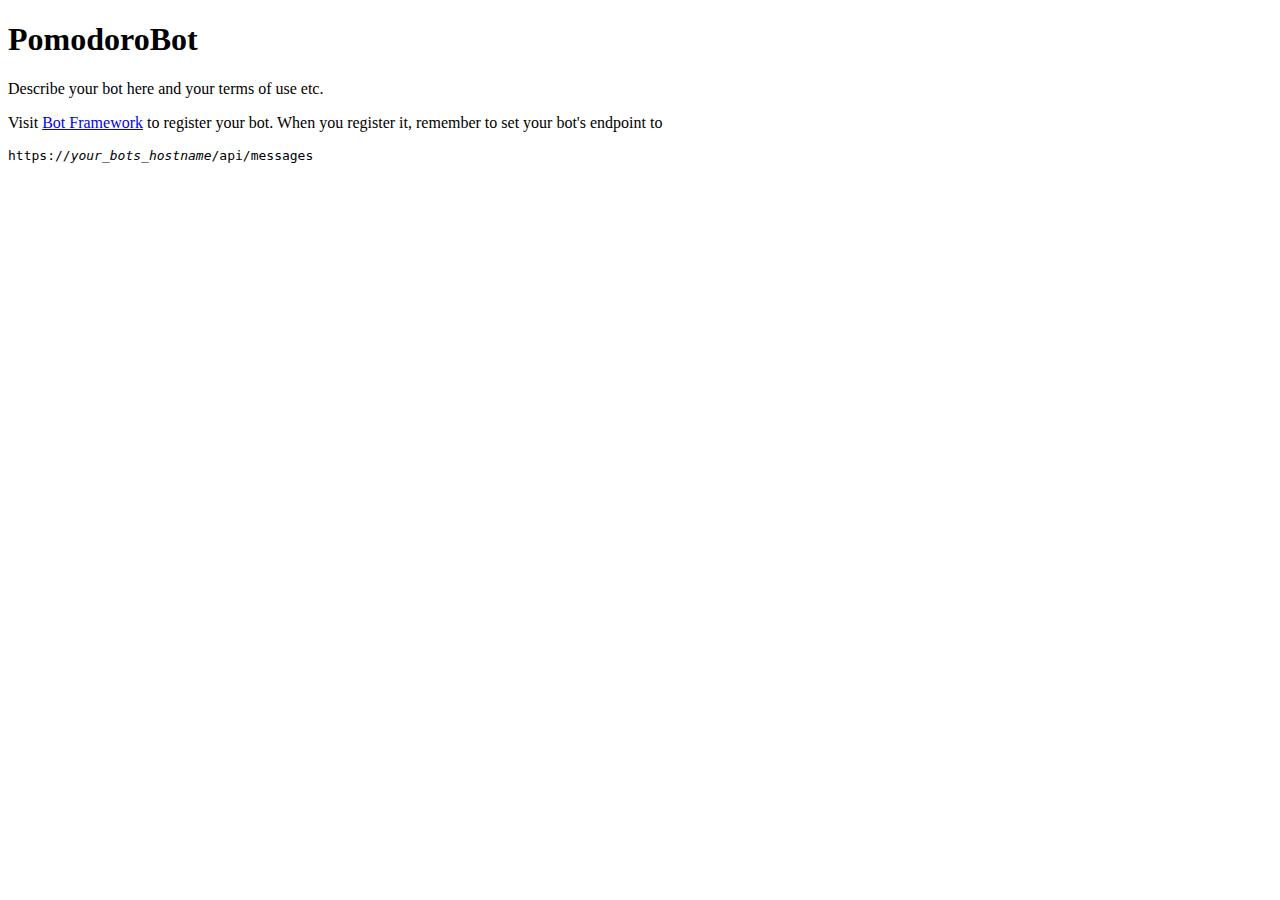
==== PomodoroBot/default.htm @ 7615aea0 "プロジェクト ファイルを追加します。" ====
﻿<!DOCTYPE html>
<html>
<head>
    <title></title>
    <meta charset="utf-8" />
</head>
<body style="font-family:'Segoe UI'">
    <h1>PomodoroBot</h1>
    <p>Describe your bot here and your terms of use etc.</p>
    <p>Visit <a href="https://www.botframework.com/">Bot Framework</a> to register your bot. When you register it, remember to set your bot's endpoint to <pre>https://<i>your_bots_hostname</i>/api/messages</p>
</body>
</html>
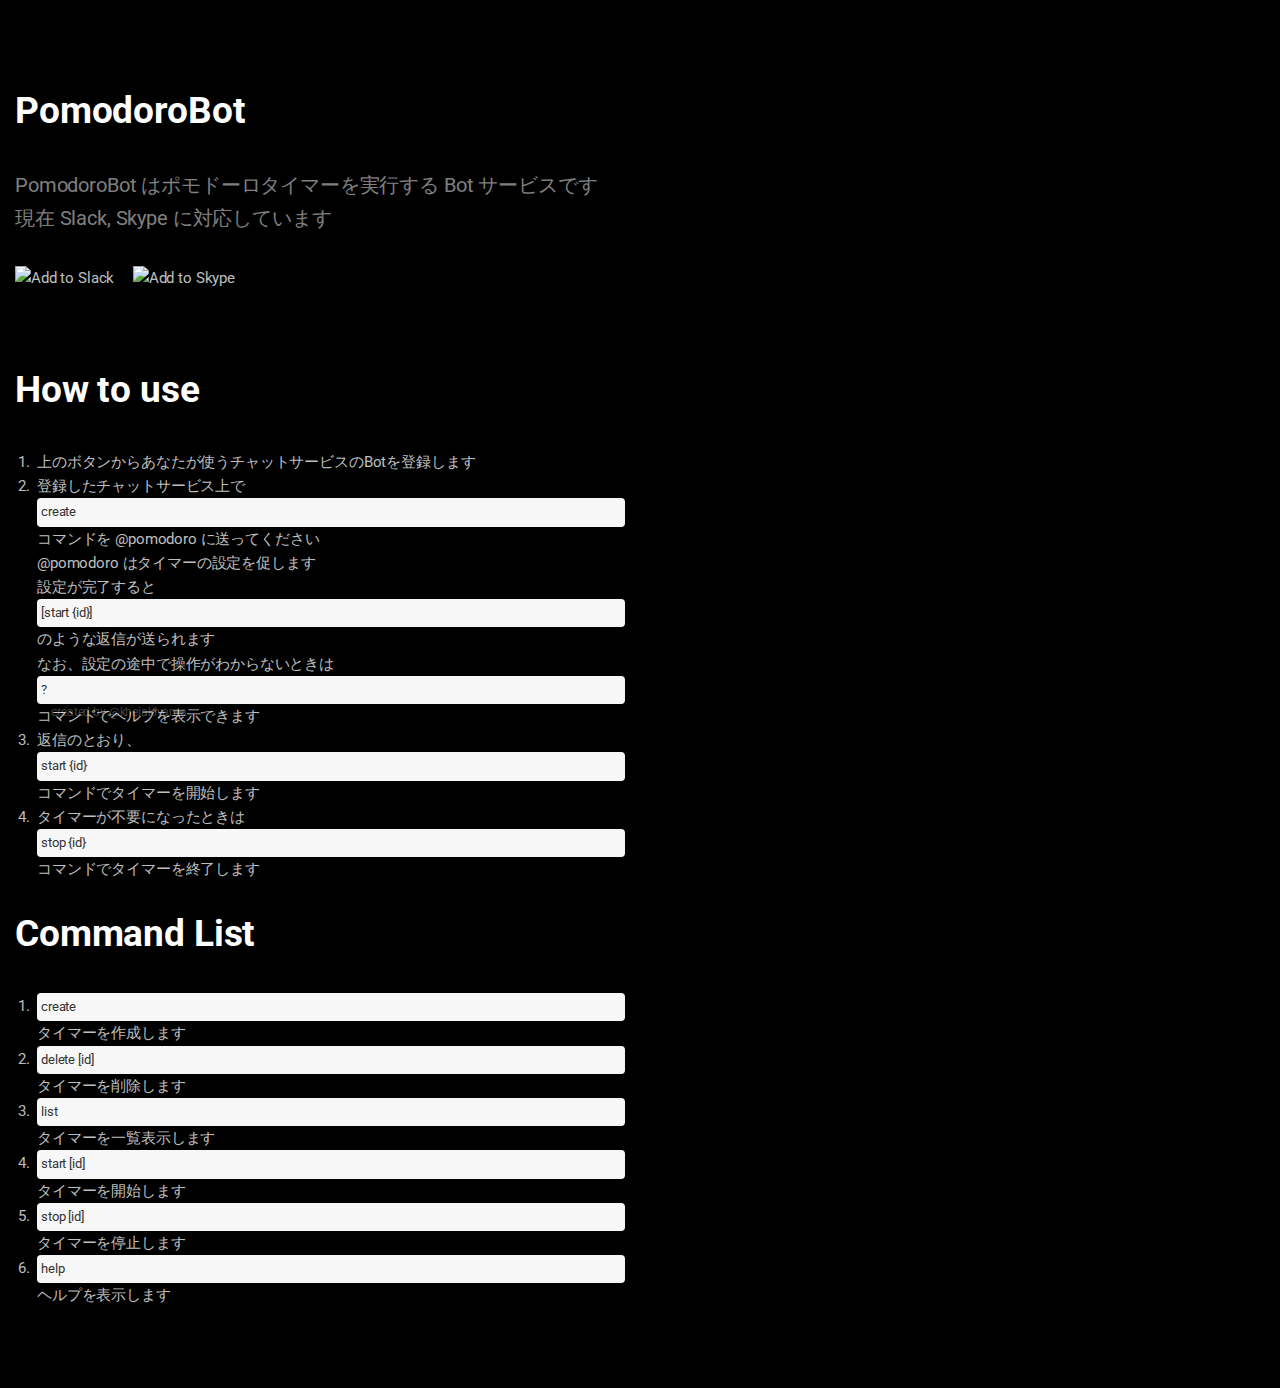
==== commit 92bf4165: "説明ページを最低限で作成" ====
--- a/PomodoroBot/default.htm
+++ b/PomodoroBot/default.htm
@@ -1,12 +1,86 @@
-﻿<!DOCTYPE html>
+﻿<!DOCTYPE HTML>
 <html>
-<head>
-    <title></title>
-    <meta charset="utf-8" />
-</head>
-<body style="font-family:'Segoe UI'">
-    <h1>PomodoroBot</h1>
-    <p>Describe your bot here and your terms of use etc.</p>
-    <p>Visit <a href="https://www.botframework.com/">Bot Framework</a> to register your bot. When you register it, remember to set your bot's endpoint to <pre>https://<i>your_bots_hostname</i>/api/messages</p>
-</body>
-</html>
+    <head>
+        <title>Chat Bridge</title>
+        <meta charset="utf-8" />
+        <meta name="viewport" content="width=device-width, initial-scale=1, user-scalable=no" />
+        <!--[if lte IE 8]><script src="assets/js/ie/html5shiv.js"></script><![endif]-->
+        <link rel="stylesheet" href="https://maxcdn.bootstrapcdn.com/bootstrap/3.3.6/css/bootstrap.min.css" />
+        <link rel="stylesheet" href="assets/css/main.css" />
+        <!--[if lte IE 8]><link rel="stylesheet" href="assets/css/ie8.css" /><![endif]-->
+        <!--[if lte IE 9]><link rel="stylesheet" href="assets/css/ie9.css" /><![endif]-->
+    </head>
+    <body class="container-fluid">
+        <section class="row">
+            <section class="col-md-6">
+                <header id="header">
+                    <h1>PomodoroBot</h1>
+                    <p>
+                        PomodoroBot はポモドーロタイマーを実行する Bot サービスです<br />
+                        現在 Slack, Skype に対応しています
+                    </p>
+                </header>
+                <ul class="icons">
+                    <li><a href="https://slack.com/oauth/authorize?scope=incoming-webhook,bot&client_id=11135465285.38793416167"><img id="slack_button" alt="Add to Slack" height="40" width="139" src="https://platform.slack-edge.com/img/add_to_slack.png" srcset="https://platform.slack-edge.com/img/add_to_slack.png 1x, https://platform.slack-edge.com/img/add_to_slack@2x.png 2x" /></a></li>
+                    <li><a href="https://join.skype.com/bot/8885f71b-06c6-40ee-bc59-6ccdcfa93bd6" target="_blank"><img id="skype_button" alt="Add to Skype" src="https://dev.botframework.com/Client/Images/Add-To-Skype-Buttons.png"></a></li>
+                </ul>
+                <br />
+                <br />
+            </section>
+        </section>
+        <section class="row">
+            <section class="col-md-6">
+                <h1>How to use</h1>
+                <ol>
+                    <li>
+                        上のボタンからあなたが使うチャットサービスのBotを登録します<br />
+                    </li>
+                    <li>
+                        登録したチャットサービス上で <pre>create</pre> コマンドを @pomodoro に送ってください<br />
+                        @pomodoro はタイマーの設定を促します<br />
+                        設定が完了すると<pre>[start {id}]</pre>のような返信が送られます<br />
+                        なお、設定の途中で操作がわからないときは <pre>?</pre> コマンドでヘルプを表示できます<br />
+                    </li>
+                    <li>
+                        返信のとおり、<pre>start {id}</pre>コマンドでタイマーを開始します<br />
+                    </li>
+                    <li>
+                        タイマーが不要になったときは <pre>stop {id}</pre>コマンドでタイマーを終了します<br />
+                    </li>
+                </ol>
+            </section>
+        </section>
+        <section class="row">
+            <section class="col-md-6">
+                <h1>Command List</h1>
+                <ol>
+                    <li>
+                        <pre>create</pre>タイマーを作成します<br />
+                    </li>
+                    <li>
+                        <pre>delete [id]</pre>タイマーを削除します<br />
+                    </li>
+                    <li>
+                        <pre>list</pre>タイマーを一覧表示します<br />
+                    </li>
+                    <li>
+                        <pre>start [id]</pre>タイマーを開始します<br />
+                    </li>
+                    <li>
+                        <pre>stop [id]</pre>タイマーを停止します<br />
+                    </li>
+                    <li>
+                        <pre>help</pre>ヘルプを表示します<br />
+                    </li>
+                </ol>
+            </section>
+        </section>
+        <footer id="footer">
+            <ul class="copyright">
+                <li>created by <a href="https://twitter.com/kheiakiyama" target="_blank">@kheiakiyama</a></li>
+            </ul>
+        </footer>
+        <!--[if lte IE 8]><script src="assets/js/ie/respond.min.js"></script><![endif]-->
+        <script src="assets/js/main.js"></script>
+    </body>
+</html>--- a/PomodoroBot/assets/css/main.css
+++ b/PomodoroBot/assets/css/main.css
@@ -0,0 +1,1047 @@
+@import url(font-awesome.min.css);
+@import url("http://fonts.googleapis.com/css?family=Roboto:400,700");
+
+/*
+	Eventually by HTML5 UP
+	html5up.net | @n33co
+	Free for personal and commercial use under the CCA 3.0 license (html5up.net/license)
+*/
+
+/* Reset */
+
+	html, body, div, span, applet, object, iframe, h1, h2, h3, h4, h5, h6, p, blockquote, pre, a, abbr, acronym, address, big, cite, code, del, dfn, em, img, ins, kbd, q, s, samp, small, strike, strong, sub, sup, tt, var, b, u, i, center, dl, dt, dd, ol, ul, li, fieldset, form, label, legend, table, caption, tbody, tfoot, thead, tr, th, td, article, aside, canvas, details, embed, figure, figcaption, footer, header, hgroup, menu, nav, output, ruby, section, summary, time, mark, audio, video {
+		margin: 0;
+		padding: 0;
+		border: 0;
+		font-size: 100%;
+		font: inherit;
+		vertical-align: baseline;
+	}
+
+	article, aside, details, figcaption, figure, footer, header, hgroup, menu, nav, section {
+		display: block;
+	}
+
+	body {
+		line-height: 1;
+	}
+
+	ol, ul {
+		list-style: none;
+	}
+
+	blockquote, q {
+		quotes: none;
+	}
+
+	blockquote:before, blockquote:after, q:before, q:after {
+		content: '';
+		content: none;
+	}
+
+	table {
+		border-collapse: collapse;
+		border-spacing: 0;
+	}
+
+	body {
+		-webkit-text-size-adjust: none;
+	}
+
+/* Box Model */
+
+	*, *:before, *:after {
+		-moz-box-sizing: border-box;
+		-webkit-box-sizing: border-box;
+		box-sizing: border-box;
+	}
+
+/* Basic */
+
+	@-ms-viewport {
+		width: device-width;
+	}
+
+	body {
+		-ms-overflow-style: scrollbar;
+	}
+
+	@media screen and (max-width: 480px) {
+
+		html, body {
+			min-width: 320px;
+		}
+
+	}
+
+	html, body {
+		overflow-x: hidden;
+		width: 100%;
+	}
+
+		@media screen and (max-height: 640px) {
+
+			html, body {
+				height: auto;
+				min-height: 100%;
+			}
+
+		}
+
+	body {
+		display: -moz-flex;
+		display: -webkit-flex;
+		display: -ms-flex;
+		display: flex;
+		-moz-flex-direction: column;
+		-webkit-flex-direction: column;
+		-ms-flex-direction: column;
+		flex-direction: column;
+		-moz-justify-content: center;
+		-webkit-justify-content: center;
+		-ms-justify-content: center;
+		justify-content: center;
+		background-color: #000;
+	}
+
+		body > * {
+			position: relative;
+			z-index: 2;
+		}
+
+		body.is-loading *, body.is-loading *:before, body.is-loading *:after {
+			-moz-animation: none !important;
+			-webkit-animation: none !important;
+			-ms-animation: none !important;
+			animation: none !important;
+			-moz-transition: none !important;
+			-webkit-transition: none !important;
+			-ms-transition: none !important;
+			transition: none !important;
+		}
+
+		@media screen and (max-width: 1680px) {
+
+			body {
+				padding: 6em 3.5em 3.5em 3.5em;
+			}
+
+		}
+
+		@media screen and (max-width: 736px) {
+
+			body {
+				padding: 5em 2em 2em 2em;
+			}
+
+		}
+
+		@media screen and (max-width: 360px) {
+
+			body {
+				padding: 5em 1.25em 1.25em 1.25em;
+			}
+
+		}
+
+/* BG */
+
+	#bg {
+		-moz-transition: opacity 2s ease-in-out;
+		-webkit-transition: opacity 2s ease-in-out;
+		-ms-transition: opacity 2s ease-in-out;
+		transition: opacity 2s ease-in-out;
+		height: 100%;
+		left: 0;
+		opacity: 0.25;
+		position: fixed;
+		top: 0;
+		width: 100%;
+		z-index: 1;
+	}
+
+		#bg div {
+			-moz-transition: opacity 3s ease, visibility 3s;
+			-webkit-transition: opacity 3s ease, visibility 3s;
+			-ms-transition: opacity 3s ease, visibility 3s;
+			transition: opacity 3s ease, visibility 3s;
+			background-size: cover;
+			height: 100%;
+			left: 0;
+			opacity: 0;
+			position: absolute;
+			top: 0;
+			visibility: hidden;
+			width: 150%;
+		}
+
+			#bg div.visible {
+				-moz-animation: bg 45s linear infinite;
+				-webkit-animation: bg 45s linear infinite;
+				-ms-animation: bg 45s linear infinite;
+				animation: bg 45s linear infinite;
+				opacity: 1;
+				visibility: visible;
+				z-index: 1;
+			}
+
+				#bg div.visible.top {
+					z-index: 2;
+				}
+
+				@media screen and (max-width: 1280px) {
+
+					#bg div.visible {
+						-moz-animation: bg 29.25s linear infinite;
+						-webkit-animation: bg 29.25s linear infinite;
+						-ms-animation: bg 29.25s linear infinite;
+						animation: bg 29.25s linear infinite;
+					}
+
+				}
+
+				@media screen and (max-width: 736px) {
+
+					#bg div.visible {
+						-moz-animation: bg 18s linear infinite;
+						-webkit-animation: bg 18s linear infinite;
+						-ms-animation: bg 18s linear infinite;
+						animation: bg 18s linear infinite;
+					}
+
+				}
+
+			#bg div:only-child {
+				-moz-animation-direction: alternate !important;
+				-webkit-animation-direction: alternate !important;
+				-ms-animation-direction: alternate !important;
+				animation-direction: alternate !important;
+			}
+
+		body.is-loading #bg {
+			opacity: 0;
+		}
+
+	@-moz-keyframes bg {
+		0% {
+			-moz-transform: translateX(0);
+			-webkit-transform: translateX(0);
+			-ms-transform: translateX(0);
+			transform: translateX(0);
+		}
+
+		100% {
+			-moz-transform: translateX(-25%);
+			-webkit-transform: translateX(-25%);
+			-ms-transform: translateX(-25%);
+			transform: translateX(-25%);
+		}
+	}
+
+	@-webkit-keyframes bg {
+		0% {
+			-moz-transform: translateX(0);
+			-webkit-transform: translateX(0);
+			-ms-transform: translateX(0);
+			transform: translateX(0);
+		}
+
+		100% {
+			-moz-transform: translateX(-25%);
+			-webkit-transform: translateX(-25%);
+			-ms-transform: translateX(-25%);
+			transform: translateX(-25%);
+		}
+	}
+
+	@-ms-keyframes bg {
+		0% {
+			-moz-transform: translateX(0);
+			-webkit-transform: translateX(0);
+			-ms-transform: translateX(0);
+			transform: translateX(0);
+		}
+
+		100% {
+			-moz-transform: translateX(-25%);
+			-webkit-transform: translateX(-25%);
+			-ms-transform: translateX(-25%);
+			transform: translateX(-25%);
+		}
+	}
+
+	@keyframes bg {
+		0% {
+			-moz-transform: translateX(0);
+			-webkit-transform: translateX(0);
+			-ms-transform: translateX(0);
+			transform: translateX(0);
+		}
+
+		100% {
+			-moz-transform: translateX(-25%);
+			-webkit-transform: translateX(-25%);
+			-ms-transform: translateX(-25%);
+			transform: translateX(-25%);
+		}
+	}
+
+/* Type */
+
+	body, input, select, textarea {
+		color: rgba(255, 255, 255, 0.75);
+		font-family: "Roboto", sans-serif;
+		font-size: 16pt;
+		font-weight: 400;
+		letter-spacing: -0.01em;
+		line-height: 1.65em;
+	}
+
+		@media screen and (max-width: 1680px) {
+
+			body, input, select, textarea {
+				font-size: 12pt;
+			}
+
+		}
+
+		@media screen and (max-width: 1280px) {
+
+			body, input, select, textarea {
+				font-size: 11pt;
+			}
+
+		}
+
+		@media screen and (max-width: 980px) {
+
+			body, input, select, textarea {
+				font-size: 12pt;
+			}
+
+		}
+
+		@media screen and (max-width: 736px) {
+
+			body, input, select, textarea {
+				font-size: 12pt;
+			}
+
+		}
+
+		@media screen and (max-width: 480px) {
+
+			body, input, select, textarea {
+				font-size: 12pt;
+			}
+
+		}
+
+	a {
+		-moz-transition: border-bottom-color 0.2s ease, color 0.2s ease;
+		-webkit-transition: border-bottom-color 0.2s ease, color 0.2s ease;
+		-ms-transition: border-bottom-color 0.2s ease, color 0.2s ease;
+		transition: border-bottom-color 0.2s ease, color 0.2s ease;
+		color: #1cb495;
+		text-decoration: none;
+	}
+
+		a:hover {
+			border-bottom-color: transparent;
+			color: #1cb495 !important;
+			text-decoration: none;
+		}
+
+	strong, b {
+		color: #fff;
+		font-weight: 700;
+	}
+
+	em, i {
+		font-style: italic;
+	}
+
+	p {
+		margin: 0 0 2em 0;
+	}
+
+	h1, h2, h3, h4, h5, h6 {
+		color: #fff;
+		font-weight: 700;
+		line-height: 1em;
+		margin: 0 0 1em 0;
+	}
+
+		h1 a, h2 a, h3 a, h4 a, h5 a, h6 a {
+			color: inherit;
+			text-decoration: none;
+		}
+
+	h1 {
+		font-size: 2.5em;
+		line-height: 1.25em;
+	}
+
+	h2 {
+		font-size: 1.75em;
+		line-height: 1.5em;
+	}
+
+	h3 {
+		font-size: 1.35em;
+		line-height: 1.5em;
+	}
+
+	h4 {
+		font-size: 1.1em;
+		line-height: 1.5em;
+	}
+
+	h5 {
+		font-size: 0.9em;
+		line-height: 1.5em;
+	}
+
+	h6 {
+		font-size: 0.7em;
+		line-height: 1.5em;
+	}
+
+	sub {
+		font-size: 0.8em;
+		position: relative;
+		top: 0.5em;
+	}
+
+	sup {
+		font-size: 0.8em;
+		position: relative;
+		top: -0.5em;
+	}
+
+	blockquote {
+		border-left: solid 8px rgba(255, 255, 255, 0.35);
+		font-style: italic;
+		margin: 0 0 2em 0;
+		padding: 0.5em 0 0.5em 2em;
+	}
+
+	pre {
+        background-color: #f7f7f7;
+        color: #333;
+        padding: 2px 4px;
+        font-size: 90%;
+	}
+    
+	hr {
+		border: 0;
+		border-bottom: solid 2px rgba(255, 255, 255, 0.35);
+		margin: 2em 0;
+	}
+
+		hr.major {
+			margin: 3em 0;
+		}
+
+/* Section/Article */
+
+	section.special, article.special {
+		text-align: center;
+	}
+
+	header p {
+		color: rgba(255, 255, 255, 0.5);
+		position: relative;
+		margin: 0 0 1.5em 0;
+	}
+
+	header h2 + p {
+		font-size: 1.25em;
+		margin-top: -1em;
+		line-height: 1.5em;
+	}
+
+	header h3 + p {
+		font-size: 1.1em;
+		margin-top: -0.8em;
+		line-height: 1.5em;
+	}
+
+	header h4 + p,
+	header h5 + p,
+	header h6 + p {
+		font-size: 0.9em;
+		margin-top: -0.6em;
+		line-height: 1.5em;
+	}
+
+	@media screen and (max-width: 980px) {
+
+		header br {
+			display: none;
+		}
+
+	}
+
+	@media screen and (max-width: 736px) {
+
+		header br {
+			display: inline;
+		}
+
+	}
+
+	@media screen and (max-width: 480px) {
+
+		header br {
+			display: none;
+		}
+
+	}
+
+/* Icon */
+
+	.icon {
+		text-decoration: none;
+		border-bottom: none;
+		position: relative;
+	}
+
+		.icon:before {
+			-moz-osx-font-smoothing: grayscale;
+			-webkit-font-smoothing: antialiased;
+			font-family: FontAwesome;
+			font-style: normal;
+			font-weight: normal;
+			text-transform: none !important;
+		}
+
+		.icon > .label {
+			display: none;
+		}
+
+/* List */
+
+	ol {
+		list-style: decimal;
+		margin: 0 0 2em 0;
+		padding-left: 1.25em;
+	}
+
+		ol li {
+			padding-left: 0.25em;
+		}
+
+	ul {
+		list-style: disc;
+		margin: 0 0 2em 0;
+		padding-left: 1em;
+	}
+
+		ul li {
+			padding-left: 0.5em;
+		}
+
+		ul.icons {
+			cursor: default;
+			list-style: none;
+			padding-left: 0;
+		}
+
+			ul.icons li {
+				display: inline-block;
+				padding: 0 1em 0 0;
+			}
+
+				ul.icons li:last-child {
+					padding-right: 0;
+				}
+
+				ul.icons li .icon:before {
+					font-size: 1.25em;
+				}
+
+				ul.icons li a {
+					color: inherit;
+				}
+
+	@-moz-keyframes focus {
+		0% {
+			-moz-transform: scale(1);
+			-webkit-transform: scale(1);
+			-ms-transform: scale(1);
+			transform: scale(1);
+		}
+
+		50% {
+			-moz-transform: scale(1.025);
+			-webkit-transform: scale(1.025);
+			-ms-transform: scale(1.025);
+			transform: scale(1.025);
+		}
+
+		100% {
+			-moz-transform: scale(1);
+			-webkit-transform: scale(1);
+			-ms-transform: scale(1);
+			transform: scale(1);
+		}
+	}
+
+	@-webkit-keyframes focus {
+		0% {
+			-moz-transform: scale(1);
+			-webkit-transform: scale(1);
+			-ms-transform: scale(1);
+			transform: scale(1);
+		}
+
+		50% {
+			-moz-transform: scale(1.025);
+			-webkit-transform: scale(1.025);
+			-ms-transform: scale(1.025);
+			transform: scale(1.025);
+		}
+
+		100% {
+			-moz-transform: scale(1);
+			-webkit-transform: scale(1);
+			-ms-transform: scale(1);
+			transform: scale(1);
+		}
+	}
+
+	@-ms-keyframes focus {
+		0% {
+			-moz-transform: scale(1);
+			-webkit-transform: scale(1);
+			-ms-transform: scale(1);
+			transform: scale(1);
+		}
+
+		50% {
+			-moz-transform: scale(1.025);
+			-webkit-transform: scale(1.025);
+			-ms-transform: scale(1.025);
+			transform: scale(1.025);
+		}
+
+		100% {
+			-moz-transform: scale(1);
+			-webkit-transform: scale(1);
+			-ms-transform: scale(1);
+			transform: scale(1);
+		}
+	}
+
+	@keyframes focus {
+		0% {
+			-moz-transform: scale(1);
+			-webkit-transform: scale(1);
+			-ms-transform: scale(1);
+			transform: scale(1);
+		}
+
+		50% {
+			-moz-transform: scale(1.025);
+			-webkit-transform: scale(1.025);
+			-ms-transform: scale(1.025);
+			transform: scale(1.025);
+		}
+
+		100% {
+			-moz-transform: scale(1);
+			-webkit-transform: scale(1);
+			-ms-transform: scale(1);
+			transform: scale(1);
+		}
+	}
+
+	input[type="text"],
+	input[type="password"],
+	input[type="email"],
+	select,
+	textarea {
+		-moz-appearance: none;
+		-webkit-appearance: none;
+		-ms-appearance: none;
+		appearance: none;
+		-moz-transform: scale(1);
+		-webkit-transform: scale(1);
+		-ms-transform: scale(1);
+		transform: scale(1);
+		-moz-transition: border-color 0.2s ease, background-color 0.2s ease;
+		-webkit-transition: border-color 0.2s ease, background-color 0.2s ease;
+		-ms-transition: border-color 0.2s ease, background-color 0.2s ease;
+		transition: border-color 0.2s ease, background-color 0.2s ease;
+		background-color: transparent;
+		border-radius: 6px;
+		border: none;
+		border: solid 2px rgba(255, 255, 255, 0.35);
+		color: inherit;
+		display: block;
+		outline: 0;
+		padding: 0 1em;
+		text-decoration: none;
+		width: 100%;
+	}
+
+		input[type="text"]:invalid,
+		input[type="password"]:invalid,
+		input[type="email"]:invalid,
+		select:invalid,
+		textarea:invalid {
+			box-shadow: none;
+		}
+
+		input[type="text"]:focus,
+		input[type="password"]:focus,
+		input[type="email"]:focus,
+		select:focus,
+		textarea:focus {
+			-moz-animation: focus 0.1s;
+			-webkit-animation: focus 0.1s;
+			-ms-animation: focus 0.1s;
+			animation: focus 0.1s;
+			background-color: rgba(255, 255, 255, 0.125);
+			border-color: #1cb495;
+		}
+
+	.select-wrapper {
+		text-decoration: none;
+		display: block;
+		position: relative;
+	}
+
+		.select-wrapper:before {
+			-moz-osx-font-smoothing: grayscale;
+			-webkit-font-smoothing: antialiased;
+			font-family: FontAwesome;
+			font-style: normal;
+			font-weight: normal;
+			text-transform: none !important;
+		}
+
+		.select-wrapper:before {
+			color: rgba(255, 255, 255, 0.35);
+			content: '\f078';
+			display: block;
+			height: 2.75em;
+			line-height: 2.75em;
+			pointer-events: none;
+			position: absolute;
+			right: 0;
+			text-align: center;
+			top: 0;
+			width: 2.75em;
+		}
+
+		.select-wrapper select::-ms-expand {
+			display: none;
+		}
+
+	input[type="text"],
+	input[type="password"],
+	input[type="email"],
+	select {
+		height: 2.75em;
+	}
+
+	textarea {
+		padding: 0.75em 1em;
+	}
+
+	input[type="checkbox"],
+	input[type="radio"] {
+		-moz-appearance: none;
+		-webkit-appearance: none;
+		-ms-appearance: none;
+		appearance: none;
+		display: block;
+		float: left;
+		margin-right: -2em;
+		opacity: 0;
+		width: 1em;
+		z-index: -1;
+	}
+
+		input[type="checkbox"] + label,
+		input[type="radio"] + label {
+			text-decoration: none;
+			color: rgba(255, 255, 255, 0.75);
+			cursor: pointer;
+			display: inline-block;
+			font-size: 1em;
+			font-weight: 400;
+			padding-left: 2.4em;
+			padding-right: 0.75em;
+			position: relative;
+		}
+
+			input[type="checkbox"] + label:before,
+			input[type="radio"] + label:before {
+				-moz-osx-font-smoothing: grayscale;
+				-webkit-font-smoothing: antialiased;
+				font-family: FontAwesome;
+				font-style: normal;
+				font-weight: normal;
+				text-transform: none !important;
+			}
+
+			input[type="checkbox"] + label:before,
+			input[type="radio"] + label:before {
+				background: rgba(255, 255, 255, 0.125);
+				border-radius: 6px;
+				border: solid 2px rgba(255, 255, 255, 0.35);
+				content: '';
+				display: inline-block;
+				height: 1.65em;
+				left: 0;
+				line-height: 1.58125em;
+				position: absolute;
+				text-align: center;
+				top: 0;
+				width: 1.65em;
+			}
+
+		input[type="checkbox"]:checked + label:before,
+		input[type="radio"]:checked + label:before {
+			background: #1cb495;
+			border-color: #1cb495;
+			color: #ffffff;
+			content: '\f00c';
+		}
+
+		input[type="checkbox"]:focus + label:before,
+		input[type="radio"]:focus + label:before {
+			border-color: #1cb495;
+			box-shadow: 0 0 0 2px #1cb495;
+		}
+
+	input[type="checkbox"] + label:before {
+		border-radius: 6px;
+	}
+
+	input[type="radio"] + label:before {
+		border-radius: 100%;
+	}
+
+	::-webkit-input-placeholder {
+		color: rgba(255, 255, 255, 0.5) !important;
+		opacity: 1.0;
+	}
+
+	:-moz-placeholder {
+		color: rgba(255, 255, 255, 0.5) !important;
+		opacity: 1.0;
+	}
+
+	::-moz-placeholder {
+		color: rgba(255, 255, 255, 0.5) !important;
+		opacity: 1.0;
+	}
+
+	:-ms-input-placeholder {
+		color: rgba(255, 255, 255, 0.5) !important;
+		opacity: 1.0;
+	}
+
+	.formerize-placeholder {
+		color: rgba(255, 255, 255, 0.5) !important;
+		opacity: 1.0;
+	}
+
+/* Button */
+
+	input[type="submit"],
+	input[type="reset"],
+	input[type="button"],
+	button,
+	.button {
+		-moz-appearance: none;
+		-webkit-appearance: none;
+		-ms-appearance: none;
+		appearance: none;
+		-moz-transition: background-color 0.2s ease-in-out, color 0.2s ease-in-out, opacity 0.2s ease-in-out;
+		-webkit-transition: background-color 0.2s ease-in-out, color 0.2s ease-in-out, opacity 0.2s ease-in-out;
+		-ms-transition: background-color 0.2s ease-in-out, color 0.2s ease-in-out, opacity 0.2s ease-in-out;
+		transition: background-color 0.2s ease-in-out, color 0.2s ease-in-out, opacity 0.2s ease-in-out;
+		background-color: #1cb495;
+		border-radius: 6px;
+		border: 0;
+		color: #ffffff !important;
+		cursor: pointer;
+		display: inline-block;
+		font-weight: 700;
+		height: 2.75em;
+		line-height: 2.75em;
+		padding: 0 1.125em;
+		text-align: center;
+		text-decoration: none;
+		white-space: nowrap;
+	}
+
+		input[type="submit"]:hover,
+		input[type="reset"]:hover,
+		input[type="button"]:hover,
+		button:hover,
+		.button:hover {
+			background-color: #1fcaa7;
+		}
+
+		input[type="submit"]:active,
+		input[type="reset"]:active,
+		input[type="button"]:active,
+		button:active,
+		.button:active {
+			background-color: #199e83;
+		}
+
+		input[type="submit"].disabled, input[type="submit"]:disabled,
+		input[type="reset"].disabled,
+		input[type="reset"]:disabled,
+		input[type="button"].disabled,
+		input[type="button"]:disabled,
+		button.disabled,
+		button:disabled,
+		.button.disabled,
+		.button:disabled {
+			opacity: 0.5;
+		}
+
+		@media screen and (max-width: 480px) {
+
+			input[type="submit"],
+			input[type="reset"],
+			input[type="button"],
+			button,
+			.button {
+				padding: 0;
+			}
+
+		}
+
+/* Header */
+
+	#header p {
+		font-size: 1.35em;
+		line-height: 1.65em;
+	}
+
+	#header a {
+		color: inherit;
+	}
+
+	@media screen and (max-width: 736px) {
+
+		#header h1 {
+			font-size: 2em;
+		}
+
+		#header p {
+			font-size: 1em;
+		}
+
+	}
+
+	@media screen and (max-width: 480px) {
+
+		#header {
+			margin: 0 0 1em 0;
+		}
+
+	}
+
+/* Footer */
+
+	#footer {
+		-moz-transition: opacity 0.5s ease-in-out;
+		-webkit-transition: opacity 0.5s ease-in-out;
+		-ms-transition: opacity 0.5s ease-in-out;
+		transition: opacity 0.5s ease-in-out;
+		color: rgba(255, 255, 255, 0.5);
+		left: 4em;
+		opacity: 0.5;
+		position: absolute;
+	}
+
+		#footer .icons {
+			margin: 0 0 0.5em 0;
+		}
+
+		#footer .copyright {
+			font-size: 0.8em;
+			list-style: none;
+			padding: 0;
+		}
+
+			#footer .copyright li {
+				border-left: solid 1px rgba(255, 255, 255, 0.25);
+				display: inline-block;
+				line-height: 1em;
+				margin: 0 0 0 0.75em;
+				padding: 0 0 0 0.75em;
+			}
+
+				#footer .copyright li:first-child {
+					border-left: 0;
+					margin-left: 0;
+					padding-left: 0;
+				}
+
+			#footer .copyright a {
+				color: inherit;
+			}
+
+		#footer:hover {
+			opacity: 1;
+		}
+
+		#footer > :last-child {
+			margin-bottom: 0;
+		}
+
+		@media screen and (max-width: 1680px) {
+
+			#footer {
+				left: 3.5em;
+			}
+
+		}
+
+		@media screen and (max-width: 736px) {
+
+			#footer {
+				left: 2em;
+			}
+
+		}
+
+		@media screen and (max-width: 360px) {
+
+			#footer {
+				left: 1.25em;
+			}
+
+		}
+
+		@media screen and (max-height: 640px) {
+
+			#footer {
+				bottom: auto;
+				left: auto;
+				margin: 1em 0 0 0;
+				position: relative;
+			}
+
+		}
+
+        #slack_button {
+            height: 30px;
+            width: 104.25px;
+        }
+
+        #skype_button {
+            height: 25px;
+            width: 112px;
+        }
--- a/PomodoroBot/assets/css/ie8.css
+++ b/PomodoroBot/assets/css/ie8.css
@@ -0,0 +1,27 @@
+/*
+	Eventually by HTML5 UP
+	html5up.net | @n33co
+	Free for personal and commercial use under the CCA 3.0 license (html5up.net/license)
+*/
+
+/* BG */
+
+	#bg {
+		-ms-filter: "progid:DXImageTransform.Microsoft.Alpha(Opacity=25)";
+	}
+
+/* Type */
+
+	body, input, select, textarea {
+		color: #fff;
+	}
+
+/* Form */
+
+	input[type="text"],
+	input[type="password"],
+	input[type="email"],
+	select,
+	textarea {
+		border: solid 2px #fff;
+	}--- a/PomodoroBot/assets/css/ie9.css
+++ b/PomodoroBot/assets/css/ie9.css
@@ -0,0 +1,12 @@
+/*
+	Eventually by HTML5 UP
+	html5up.net | @n33co
+	Free for personal and commercial use under the CCA 3.0 license (html5up.net/license)
+*/
+
+/* Signup Form */
+
+	#signup-form > * {
+		display: inline-block;
+		vertical-align: top;
+	}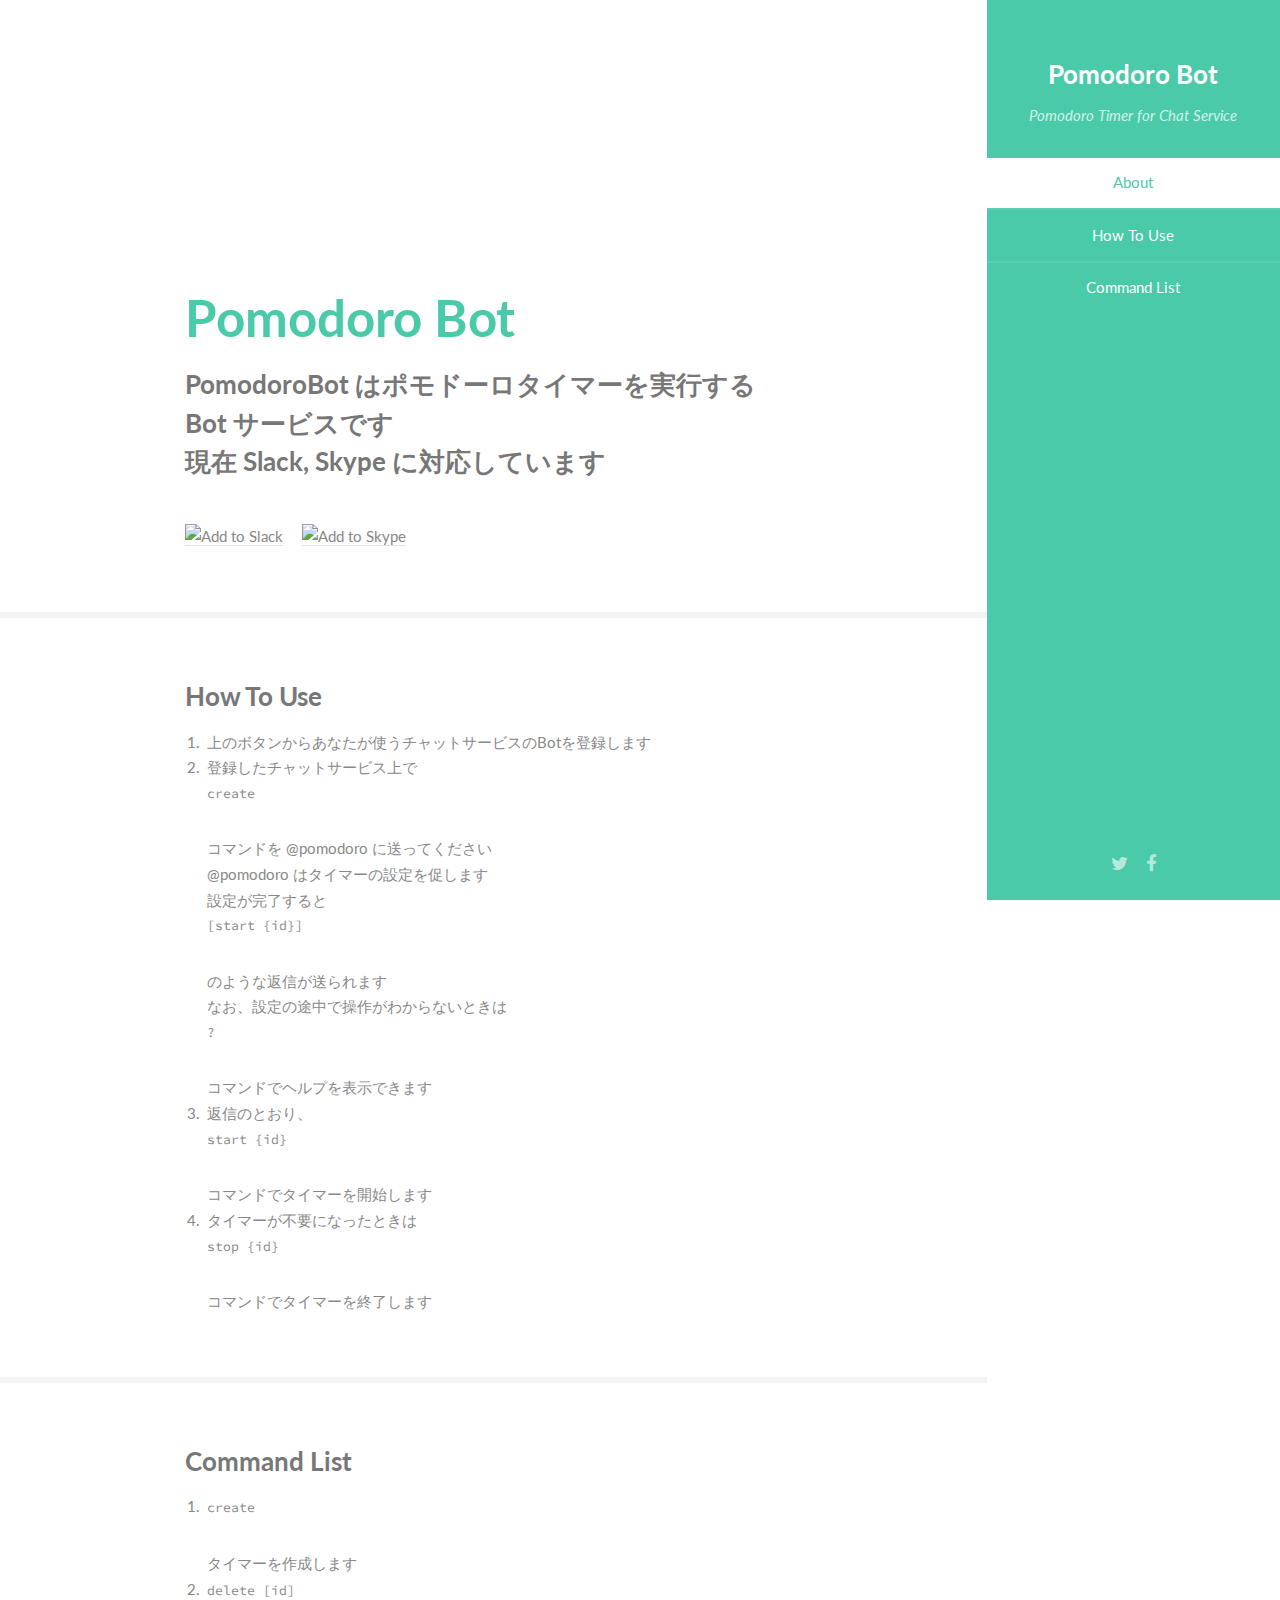
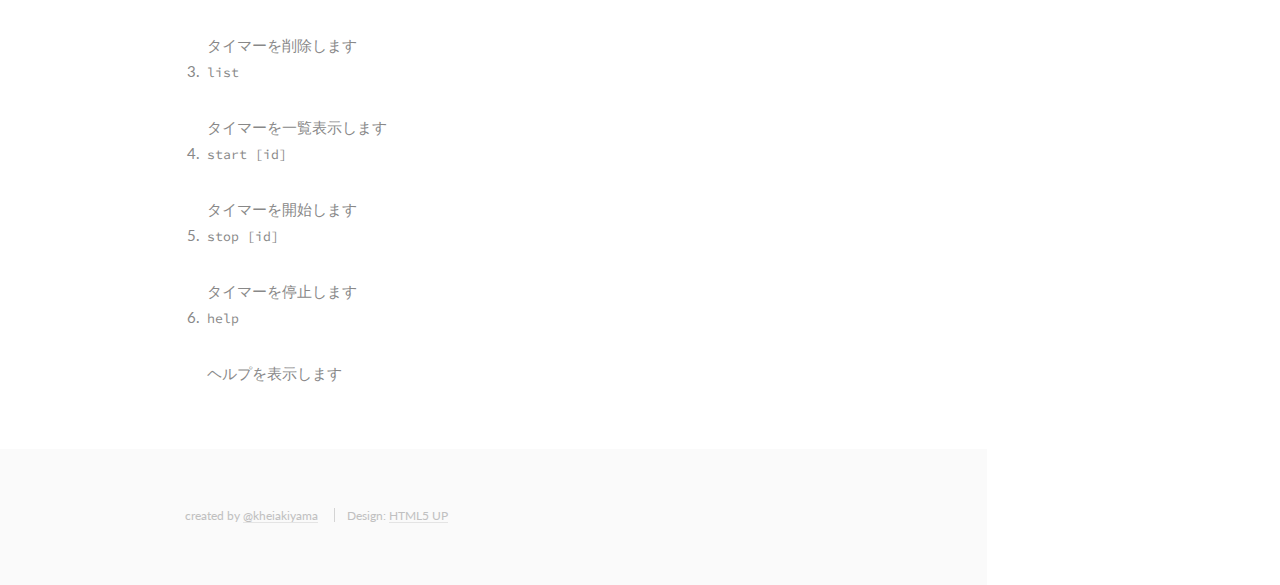
==== commit 8fe573b4: "read only design" ====
--- a/PomodoroBot/default.htm
+++ b/PomodoroBot/default.htm
@@ -1,86 +1,137 @@
 ﻿<!DOCTYPE HTML>
+<!--
+    Read Only by HTML5 UP
+    html5up.net | @n33co
+    Free for personal and commercial use under the CCA 3.0 license (html5up.net/license)
+-->
 <html>
-    <head>
-        <title>Chat Bridge</title>
-        <meta charset="utf-8" />
-        <meta name="viewport" content="width=device-width, initial-scale=1, user-scalable=no" />
-        <!--[if lte IE 8]><script src="assets/js/ie/html5shiv.js"></script><![endif]-->
-        <link rel="stylesheet" href="https://maxcdn.bootstrapcdn.com/bootstrap/3.3.6/css/bootstrap.min.css" />
-        <link rel="stylesheet" href="assets/css/main.css" />
-        <!--[if lte IE 8]><link rel="stylesheet" href="assets/css/ie8.css" /><![endif]-->
-        <!--[if lte IE 9]><link rel="stylesheet" href="assets/css/ie9.css" /><![endif]-->
-    </head>
-    <body class="container-fluid">
-        <section class="row">
-            <section class="col-md-6">
-                <header id="header">
-                    <h1>PomodoroBot</h1>
-                    <p>
-                        PomodoroBot はポモドーロタイマーを実行する Bot サービスです<br />
-                        現在 Slack, Skype に対応しています
-                    </p>
-                </header>
-                <ul class="icons">
-                    <li><a href="https://slack.com/oauth/authorize?scope=incoming-webhook,bot&client_id=11135465285.38793416167"><img id="slack_button" alt="Add to Slack" height="40" width="139" src="https://platform.slack-edge.com/img/add_to_slack.png" srcset="https://platform.slack-edge.com/img/add_to_slack.png 1x, https://platform.slack-edge.com/img/add_to_slack@2x.png 2x" /></a></li>
-                    <li><a href="https://join.skype.com/bot/8885f71b-06c6-40ee-bc59-6ccdcfa93bd6" target="_blank"><img id="skype_button" alt="Add to Skype" src="https://dev.botframework.com/Client/Images/Add-To-Skype-Buttons.png"></a></li>
-                </ul>
-                <br />
-                <br />
-            </section>
-        </section>
-        <section class="row">
-            <section class="col-md-6">
-                <h1>How to use</h1>
-                <ol>
-                    <li>
-                        上のボタンからあなたが使うチャットサービスのBotを登録します<br />
-                    </li>
-                    <li>
-                        登録したチャットサービス上で <pre>create</pre> コマンドを @pomodoro に送ってください<br />
-                        @pomodoro はタイマーの設定を促します<br />
-                        設定が完了すると<pre>[start {id}]</pre>のような返信が送られます<br />
-                        なお、設定の途中で操作がわからないときは <pre>?</pre> コマンドでヘルプを表示できます<br />
-                    </li>
-                    <li>
-                        返信のとおり、<pre>start {id}</pre>コマンドでタイマーを開始します<br />
-                    </li>
-                    <li>
-                        タイマーが不要になったときは <pre>stop {id}</pre>コマンドでタイマーを終了します<br />
-                    </li>
-                </ol>
-            </section>
-        </section>
-        <section class="row">
-            <section class="col-md-6">
-                <h1>Command List</h1>
-                <ol>
-                    <li>
-                        <pre>create</pre>タイマーを作成します<br />
-                    </li>
-                    <li>
-                        <pre>delete [id]</pre>タイマーを削除します<br />
-                    </li>
-                    <li>
-                        <pre>list</pre>タイマーを一覧表示します<br />
-                    </li>
-                    <li>
-                        <pre>start [id]</pre>タイマーを開始します<br />
-                    </li>
-                    <li>
-                        <pre>stop [id]</pre>タイマーを停止します<br />
-                    </li>
-                    <li>
-                        <pre>help</pre>ヘルプを表示します<br />
-                    </li>
-                </ol>
-            </section>
-        </section>
-        <footer id="footer">
-            <ul class="copyright">
-                <li>created by <a href="https://twitter.com/kheiakiyama" target="_blank">@kheiakiyama</a></li>
+<head>
+    <title>Pomodoro Bot</title>
+    <meta charset="utf-8" />
+    <meta name="viewport" content="width=device-width, initial-scale=1" />
+    <!--[if lte IE 8]><script src="assets/js/ie/html5shiv.js"></script><![endif]-->
+    <link rel="stylesheet" href="assets/css/main.css" />
+    <!--[if lte IE 8]><link rel="stylesheet" href="assets/css/ie8.css" /><![endif]-->
+</head>
+<body>
+
+    <!-- Header -->
+    <section id="header">
+        <header>
+            <span class="image avatar"><img src="images/avatar.jpg" alt="" /></span>
+            <h1 id="logo"><a href="#">Pomodoro Bot</a></h1>
+            <p>Pomodoro Timer for Chat Service</p>
+        </header>
+        <nav id="nav">
+            <ul>
+                <li><a href="#one" class="active">About</a></li>
+                <li><a href="#two">How To Use</a></li>
+                <li><a href="#three">Command List</a></li>
+            </ul>
+        </nav>
+        <footer>
+            <ul class="icons">
+                <li><a href="#" class="icon fa-twitter"><span class="label">Twitter</span></a></li>
+                <li><a href="#" class="icon fa-facebook"><span class="label">Facebook</span></a></li>
             </ul>
         </footer>
-        <!--[if lte IE 8]><script src="assets/js/ie/respond.min.js"></script><![endif]-->
-        <script src="assets/js/main.js"></script>
-    </body>
+    </section>
+
+    <!-- Wrapper -->
+    <div id="wrapper">
+
+        <!-- Main -->
+        <div id="main">
+
+            <!-- One -->
+            <section id="one">
+                <div class="container">
+                    <header class="major">
+                        <h2>Pomodoro Bot</h2>
+                        <p>
+                            PomodoroBot はポモドーロタイマーを実行する Bot サービスです<br />
+                            現在 Slack, Skype に対応しています
+                        </p>
+                    </header>
+                    <ul class="icons">
+                        <li><a href="https://slack.com/oauth/authorize?scope=incoming-webhook,bot&client_id=11135465285.38793416167"><img id="slack_button" alt="Add to Slack" height="40" width="139" src="https://platform.slack-edge.com/img/add_to_slack.png" srcset="https://platform.slack-edge.com/img/add_to_slack.png 1x, https://platform.slack-edge.com/img/add_to_slack@2x.png 2x" /></a></li>
+                        <li><a href="https://join.skype.com/bot/8885f71b-06c6-40ee-bc59-6ccdcfa93bd6" target="_blank"><img id="skype_button" alt="Add to Skype" src="https://dev.botframework.com/Client/Images/Add-To-Skype-Buttons.png"></a></li>
+                    </ul>
+                </div>
+            </section>
+
+            <!-- Two -->
+            <section id="two">
+                <div class="container">
+                    <h3>How To Use</h3>
+                    <ol>
+                        <li>
+                            上のボタンからあなたが使うチャットサービスのBotを登録します<br />
+                        </li>
+                        <li>
+                            登録したチャットサービス上で <pre>create</pre> コマンドを @pomodoro に送ってください<br />
+                            @pomodoro はタイマーの設定を促します<br />
+                            設定が完了すると<pre>[start {id}]</pre>のような返信が送られます<br />
+                            なお、設定の途中で操作がわからないときは <pre>?</pre> コマンドでヘルプを表示できます<br />
+                        </li>
+                        <li>
+                            返信のとおり、<pre>start {id}</pre>コマンドでタイマーを開始します<br />
+                        </li>
+                        <li>
+                            タイマーが不要になったときは <pre>stop {id}</pre>コマンドでタイマーを終了します<br />
+                        </li>
+                    </ol>
+                </div>
+            </section>
+
+            <!-- Three -->
+            <section id="three">
+                <div class="container">
+                    <h3>Command List</h3>
+                    <ol>
+                        <li>
+                            <pre>create</pre>タイマーを作成します<br />
+                        </li>
+                        <li>
+                            <pre>delete [id]</pre>タイマーを削除します<br />
+                        </li>
+                        <li>
+                            <pre>list</pre>タイマーを一覧表示します<br />
+                        </li>
+                        <li>
+                            <pre>start [id]</pre>タイマーを開始します<br />
+                        </li>
+                        <li>
+                            <pre>stop [id]</pre>タイマーを停止します<br />
+                        </li>
+                        <li>
+                            <pre>help</pre>ヘルプを表示します<br />
+                        </li>
+                    </ol>
+                </div>
+            </section>
+        </div>
+
+        <!-- Footer -->
+        <section id="footer">
+            <div class="container">
+                <ul class="copyright">
+                    <li>created by <a href="https://twitter.com/kheiakiyama" target="_blank">@kheiakiyama</a></li>
+                    <li>Design: <a href="http://html5up.net">HTML5 UP</a></li>
+                </ul>
+            </div>
+        </section>
+
+    </div>
+
+    <!-- Scripts -->
+    <script src="assets/js/jquery.min.js"></script>
+    <script src="assets/js/jquery.scrollzer.min.js"></script>
+    <script src="assets/js/jquery.scrolly.min.js"></script>
+    <script src="assets/js/skel.min.js"></script>
+    <script src="assets/js/util.js"></script>
+    <!--[if lte IE 8]><script src="assets/js/ie/respond.min.js"></script><![endif]-->
+    <script src="assets/js/main.js"></script>
+
+</body>
 </html>--- a/PomodoroBot/assets/css/main.css
+++ b/PomodoroBot/assets/css/main.css
@@ -1,8 +1,8 @@
-@import url(font-awesome.min.css);
-@import url("http://fonts.googleapis.com/css?family=Roboto:400,700");
+@import url("font-awesome.min.css");
+@import url("http://fonts.googleapis.com/css?family=Lato:400,400italic,700,700italic|Source+Code+Pro:400");
 
 /*
-	Eventually by HTML5 UP
+	Read Only by HTML5 UP
 	html5up.net | @n33co
 	Free for personal and commercial use under the CCA 3.0 license (html5up.net/license)
 */
@@ -56,304 +56,1529 @@
 		box-sizing: border-box;
 	}
 
+/* Containers */
+
+	.container {
+		margin-left: auto;
+		margin-right: auto;
+	}
+
+	.container.\31 25\25 {
+		width: 100%;
+		max-width: 56.25em;
+		min-width: 45em;
+	}
+
+	.container.\37 5\25 {
+		width: 33.75em;
+	}
+
+	.container.\35 0\25 {
+		width: 22.5em;
+	}
+
+	.container.\32 5\25 {
+		width: 11.25em;
+	}
+
+	.container {
+		width: 45em;
+	}
+
+	@media screen and (max-width: 1680px) {
+
+		.container.\31 25\25 {
+			width: 100%;
+			max-width: 56.25em;
+			min-width: 45em;
+		}
+
+		.container.\37 5\25 {
+			width: 33.75em;
+		}
+
+		.container.\35 0\25 {
+			width: 22.5em;
+		}
+
+		.container.\32 5\25 {
+			width: 11.25em;
+		}
+
+		.container {
+			width: 45em;
+		}
+
+	}
+
+	@media screen and (max-width: 1280px) {
+
+		.container.\31 25\25 {
+			width: 100%;
+			max-width: 52.5em;
+			min-width: 42em;
+		}
+
+		.container.\37 5\25 {
+			width: 31.5em;
+		}
+
+		.container.\35 0\25 {
+			width: 21em;
+		}
+
+		.container.\32 5\25 {
+			width: 10.5em;
+		}
+
+		.container {
+			width: 42em;
+		}
+
+	}
+
+	@media screen and (max-width: 1024px) {
+
+		.container.\31 25\25 {
+			width: 100%;
+			max-width: 106.25%;
+			min-width: 85%;
+		}
+
+		.container.\37 5\25 {
+			width: 63.75%;
+		}
+
+		.container.\35 0\25 {
+			width: 42.5%;
+		}
+
+		.container.\32 5\25 {
+			width: 21.25%;
+		}
+
+		.container {
+			width: 85% !important;
+		}
+
+	}
+
+	@media screen and (max-width: 736px) {
+
+		.container.\31 25\25 {
+			width: 100%;
+			max-width: 112.5%;
+			min-width: 90%;
+		}
+
+		.container.\37 5\25 {
+			width: 67.5%;
+		}
+
+		.container.\35 0\25 {
+			width: 45%;
+		}
+
+		.container.\32 5\25 {
+			width: 22.5%;
+		}
+
+		.container {
+			width: 90% !important;
+		}
+
+	}
+
+	@media screen and (max-width: 480px) {
+
+		.container.\31 25\25 {
+			width: 100%;
+			max-width: 112.5%;
+			min-width: 90%;
+		}
+
+		.container.\37 5\25 {
+			width: 67.5%;
+		}
+
+		.container.\35 0\25 {
+			width: 45%;
+		}
+
+		.container.\32 5\25 {
+			width: 22.5%;
+		}
+
+		.container {
+			width: 90% !important;
+		}
+
+	}
+
+/* Grid */
+
+	.row {
+		border-bottom: solid 1px transparent;
+		-moz-box-sizing: border-box;
+		-webkit-box-sizing: border-box;
+		box-sizing: border-box;
+	}
+
+	.row > * {
+		float: left;
+		-moz-box-sizing: border-box;
+		-webkit-box-sizing: border-box;
+		box-sizing: border-box;
+	}
+
+	.row:after, .row:before {
+		content: '';
+		display: block;
+		clear: both;
+		height: 0;
+	}
+
+	.row.uniform > * > :first-child {
+		margin-top: 0;
+	}
+
+	.row.uniform > * > :last-child {
+		margin-bottom: 0;
+	}
+
+	.row.\30 \25 > * {
+		padding: 0 0 0 0em;
+	}
+
+	.row.\30 \25 {
+		margin: 0 0 -1px 0em;
+	}
+
+	.row.uniform.\30 \25 > * {
+		padding: 0em 0 0 0em;
+	}
+
+	.row.uniform.\30 \25 {
+		margin: 0em 0 -1px 0em;
+	}
+
+	.row > * {
+		padding: 0 0 0 2em;
+	}
+
+	.row {
+		margin: 0 0 -1px -2em;
+	}
+
+	.row.uniform > * {
+		padding: 2em 0 0 2em;
+	}
+
+	.row.uniform {
+		margin: -2em 0 -1px -2em;
+	}
+
+	.row.\32 00\25 > * {
+		padding: 0 0 0 4em;
+	}
+
+	.row.\32 00\25 {
+		margin: 0 0 -1px -4em;
+	}
+
+	.row.uniform.\32 00\25 > * {
+		padding: 4em 0 0 4em;
+	}
+
+	.row.uniform.\32 00\25 {
+		margin: -4em 0 -1px -4em;
+	}
+
+	.row.\31 50\25 > * {
+		padding: 0 0 0 3em;
+	}
+
+	.row.\31 50\25 {
+		margin: 0 0 -1px -3em;
+	}
+
+	.row.uniform.\31 50\25 > * {
+		padding: 3em 0 0 3em;
+	}
+
+	.row.uniform.\31 50\25 {
+		margin: -3em 0 -1px -3em;
+	}
+
+	.row.\35 0\25 > * {
+		padding: 0 0 0 1em;
+	}
+
+	.row.\35 0\25 {
+		margin: 0 0 -1px -1em;
+	}
+
+	.row.uniform.\35 0\25 > * {
+		padding: 1em 0 0 1em;
+	}
+
+	.row.uniform.\35 0\25 {
+		margin: -1em 0 -1px -1em;
+	}
+
+	.row.\32 5\25 > * {
+		padding: 0 0 0 0.5em;
+	}
+
+	.row.\32 5\25 {
+		margin: 0 0 -1px -0.5em;
+	}
+
+	.row.uniform.\32 5\25 > * {
+		padding: 0.5em 0 0 0.5em;
+	}
+
+	.row.uniform.\32 5\25 {
+		margin: -0.5em 0 -1px -0.5em;
+	}
+
+	.\31 2u, .\31 2u\24 {
+		width: 100%;
+		clear: none;
+		margin-left: 0;
+	}
+
+	.\31 1u, .\31 1u\24 {
+		width: 91.6666666667%;
+		clear: none;
+		margin-left: 0;
+	}
+
+	.\31 0u, .\31 0u\24 {
+		width: 83.3333333333%;
+		clear: none;
+		margin-left: 0;
+	}
+
+	.\39 u, .\39 u\24 {
+		width: 75%;
+		clear: none;
+		margin-left: 0;
+	}
+
+	.\38 u, .\38 u\24 {
+		width: 66.6666666667%;
+		clear: none;
+		margin-left: 0;
+	}
+
+	.\37 u, .\37 u\24 {
+		width: 58.3333333333%;
+		clear: none;
+		margin-left: 0;
+	}
+
+	.\36 u, .\36 u\24 {
+		width: 50%;
+		clear: none;
+		margin-left: 0;
+	}
+
+	.\35 u, .\35 u\24 {
+		width: 41.6666666667%;
+		clear: none;
+		margin-left: 0;
+	}
+
+	.\34 u, .\34 u\24 {
+		width: 33.3333333333%;
+		clear: none;
+		margin-left: 0;
+	}
+
+	.\33 u, .\33 u\24 {
+		width: 25%;
+		clear: none;
+		margin-left: 0;
+	}
+
+	.\32 u, .\32 u\24 {
+		width: 16.6666666667%;
+		clear: none;
+		margin-left: 0;
+	}
+
+	.\31 u, .\31 u\24 {
+		width: 8.3333333333%;
+		clear: none;
+		margin-left: 0;
+	}
+
+	.\31 2u\24 + *,
+	.\31 1u\24 + *,
+	.\31 0u\24 + *,
+	.\39 u\24 + *,
+	.\38 u\24 + *,
+	.\37 u\24 + *,
+	.\36 u\24 + *,
+	.\35 u\24 + *,
+	.\34 u\24 + *,
+	.\33 u\24 + *,
+	.\32 u\24 + *,
+	.\31 u\24 + * {
+		clear: left;
+	}
+
+	.\-11u {
+		margin-left: 91.66667%;
+	}
+
+	.\-10u {
+		margin-left: 83.33333%;
+	}
+
+	.\-9u {
+		margin-left: 75%;
+	}
+
+	.\-8u {
+		margin-left: 66.66667%;
+	}
+
+	.\-7u {
+		margin-left: 58.33333%;
+	}
+
+	.\-6u {
+		margin-left: 50%;
+	}
+
+	.\-5u {
+		margin-left: 41.66667%;
+	}
+
+	.\-4u {
+		margin-left: 33.33333%;
+	}
+
+	.\-3u {
+		margin-left: 25%;
+	}
+
+	.\-2u {
+		margin-left: 16.66667%;
+	}
+
+	.\-1u {
+		margin-left: 8.33333%;
+	}
+
+	@media screen and (max-width: 1680px) {
+
+		.row > * {
+			padding: 0 0 0 2em;
+		}
+
+		.row {
+			margin: 0 0 -1px -2em;
+		}
+
+		.row.uniform > * {
+			padding: 2em 0 0 2em;
+		}
+
+		.row.uniform {
+			margin: -2em 0 -1px -2em;
+		}
+
+		.row.\32 00\25 > * {
+			padding: 0 0 0 4em;
+		}
+
+		.row.\32 00\25 {
+			margin: 0 0 -1px -4em;
+		}
+
+		.row.uniform.\32 00\25 > * {
+			padding: 4em 0 0 4em;
+		}
+
+		.row.uniform.\32 00\25 {
+			margin: -4em 0 -1px -4em;
+		}
+
+		.row.\31 50\25 > * {
+			padding: 0 0 0 3em;
+		}
+
+		.row.\31 50\25 {
+			margin: 0 0 -1px -3em;
+		}
+
+		.row.uniform.\31 50\25 > * {
+			padding: 3em 0 0 3em;
+		}
+
+		.row.uniform.\31 50\25 {
+			margin: -3em 0 -1px -3em;
+		}
+
+		.row.\35 0\25 > * {
+			padding: 0 0 0 1em;
+		}
+
+		.row.\35 0\25 {
+			margin: 0 0 -1px -1em;
+		}
+
+		.row.uniform.\35 0\25 > * {
+			padding: 1em 0 0 1em;
+		}
+
+		.row.uniform.\35 0\25 {
+			margin: -1em 0 -1px -1em;
+		}
+
+		.row.\32 5\25 > * {
+			padding: 0 0 0 0.5em;
+		}
+
+		.row.\32 5\25 {
+			margin: 0 0 -1px -0.5em;
+		}
+
+		.row.uniform.\32 5\25 > * {
+			padding: 0.5em 0 0 0.5em;
+		}
+
+		.row.uniform.\32 5\25 {
+			margin: -0.5em 0 -1px -0.5em;
+		}
+
+		.\31 2u\28xlarge\29, .\31 2u\24\28xlarge\29 {
+			width: 100%;
+			clear: none;
+			margin-left: 0;
+		}
+
+		.\31 1u\28xlarge\29, .\31 1u\24\28xlarge\29 {
+			width: 91.6666666667%;
+			clear: none;
+			margin-left: 0;
+		}
+
+		.\31 0u\28xlarge\29, .\31 0u\24\28xlarge\29 {
+			width: 83.3333333333%;
+			clear: none;
+			margin-left: 0;
+		}
+
+		.\39 u\28xlarge\29, .\39 u\24\28xlarge\29 {
+			width: 75%;
+			clear: none;
+			margin-left: 0;
+		}
+
+		.\38 u\28xlarge\29, .\38 u\24\28xlarge\29 {
+			width: 66.6666666667%;
+			clear: none;
+			margin-left: 0;
+		}
+
+		.\37 u\28xlarge\29, .\37 u\24\28xlarge\29 {
+			width: 58.3333333333%;
+			clear: none;
+			margin-left: 0;
+		}
+
+		.\36 u\28xlarge\29, .\36 u\24\28xlarge\29 {
+			width: 50%;
+			clear: none;
+			margin-left: 0;
+		}
+
+		.\35 u\28xlarge\29, .\35 u\24\28xlarge\29 {
+			width: 41.6666666667%;
+			clear: none;
+			margin-left: 0;
+		}
+
+		.\34 u\28xlarge\29, .\34 u\24\28xlarge\29 {
+			width: 33.3333333333%;
+			clear: none;
+			margin-left: 0;
+		}
+
+		.\33 u\28xlarge\29, .\33 u\24\28xlarge\29 {
+			width: 25%;
+			clear: none;
+			margin-left: 0;
+		}
+
+		.\32 u\28xlarge\29, .\32 u\24\28xlarge\29 {
+			width: 16.6666666667%;
+			clear: none;
+			margin-left: 0;
+		}
+
+		.\31 u\28xlarge\29, .\31 u\24\28xlarge\29 {
+			width: 8.3333333333%;
+			clear: none;
+			margin-left: 0;
+		}
+
+		.\31 2u\24\28xlarge\29 + *,
+		.\31 1u\24\28xlarge\29 + *,
+		.\31 0u\24\28xlarge\29 + *,
+		.\39 u\24\28xlarge\29 + *,
+		.\38 u\24\28xlarge\29 + *,
+		.\37 u\24\28xlarge\29 + *,
+		.\36 u\24\28xlarge\29 + *,
+		.\35 u\24\28xlarge\29 + *,
+		.\34 u\24\28xlarge\29 + *,
+		.\33 u\24\28xlarge\29 + *,
+		.\32 u\24\28xlarge\29 + *,
+		.\31 u\24\28xlarge\29 + * {
+			clear: left;
+		}
+
+		.\-11u\28xlarge\29 {
+			margin-left: 91.66667%;
+		}
+
+		.\-10u\28xlarge\29 {
+			margin-left: 83.33333%;
+		}
+
+		.\-9u\28xlarge\29 {
+			margin-left: 75%;
+		}
+
+		.\-8u\28xlarge\29 {
+			margin-left: 66.66667%;
+		}
+
+		.\-7u\28xlarge\29 {
+			margin-left: 58.33333%;
+		}
+
+		.\-6u\28xlarge\29 {
+			margin-left: 50%;
+		}
+
+		.\-5u\28xlarge\29 {
+			margin-left: 41.66667%;
+		}
+
+		.\-4u\28xlarge\29 {
+			margin-left: 33.33333%;
+		}
+
+		.\-3u\28xlarge\29 {
+			margin-left: 25%;
+		}
+
+		.\-2u\28xlarge\29 {
+			margin-left: 16.66667%;
+		}
+
+		.\-1u\28xlarge\29 {
+			margin-left: 8.33333%;
+		}
+
+	}
+
+	@media screen and (max-width: 1280px) {
+
+		.row > * {
+			padding: 0 0 0 1.5em;
+		}
+
+		.row {
+			margin: 0 0 -1px -1.5em;
+		}
+
+		.row.uniform > * {
+			padding: 1.5em 0 0 1.5em;
+		}
+
+		.row.uniform {
+			margin: -1.5em 0 -1px -1.5em;
+		}
+
+		.row.\32 00\25 > * {
+			padding: 0 0 0 3em;
+		}
+
+		.row.\32 00\25 {
+			margin: 0 0 -1px -3em;
+		}
+
+		.row.uniform.\32 00\25 > * {
+			padding: 3em 0 0 3em;
+		}
+
+		.row.uniform.\32 00\25 {
+			margin: -3em 0 -1px -3em;
+		}
+
+		.row.\31 50\25 > * {
+			padding: 0 0 0 2.25em;
+		}
+
+		.row.\31 50\25 {
+			margin: 0 0 -1px -2.25em;
+		}
+
+		.row.uniform.\31 50\25 > * {
+			padding: 2.25em 0 0 2.25em;
+		}
+
+		.row.uniform.\31 50\25 {
+			margin: -2.25em 0 -1px -2.25em;
+		}
+
+		.row.\35 0\25 > * {
+			padding: 0 0 0 0.75em;
+		}
+
+		.row.\35 0\25 {
+			margin: 0 0 -1px -0.75em;
+		}
+
+		.row.uniform.\35 0\25 > * {
+			padding: 0.75em 0 0 0.75em;
+		}
+
+		.row.uniform.\35 0\25 {
+			margin: -0.75em 0 -1px -0.75em;
+		}
+
+		.row.\32 5\25 > * {
+			padding: 0 0 0 0.375em;
+		}
+
+		.row.\32 5\25 {
+			margin: 0 0 -1px -0.375em;
+		}
+
+		.row.uniform.\32 5\25 > * {
+			padding: 0.375em 0 0 0.375em;
+		}
+
+		.row.uniform.\32 5\25 {
+			margin: -0.375em 0 -1px -0.375em;
+		}
+
+		.\31 2u\28large\29, .\31 2u\24\28large\29 {
+			width: 100%;
+			clear: none;
+			margin-left: 0;
+		}
+
+		.\31 1u\28large\29, .\31 1u\24\28large\29 {
+			width: 91.6666666667%;
+			clear: none;
+			margin-left: 0;
+		}
+
+		.\31 0u\28large\29, .\31 0u\24\28large\29 {
+			width: 83.3333333333%;
+			clear: none;
+			margin-left: 0;
+		}
+
+		.\39 u\28large\29, .\39 u\24\28large\29 {
+			width: 75%;
+			clear: none;
+			margin-left: 0;
+		}
+
+		.\38 u\28large\29, .\38 u\24\28large\29 {
+			width: 66.6666666667%;
+			clear: none;
+			margin-left: 0;
+		}
+
+		.\37 u\28large\29, .\37 u\24\28large\29 {
+			width: 58.3333333333%;
+			clear: none;
+			margin-left: 0;
+		}
+
+		.\36 u\28large\29, .\36 u\24\28large\29 {
+			width: 50%;
+			clear: none;
+			margin-left: 0;
+		}
+
+		.\35 u\28large\29, .\35 u\24\28large\29 {
+			width: 41.6666666667%;
+			clear: none;
+			margin-left: 0;
+		}
+
+		.\34 u\28large\29, .\34 u\24\28large\29 {
+			width: 33.3333333333%;
+			clear: none;
+			margin-left: 0;
+		}
+
+		.\33 u\28large\29, .\33 u\24\28large\29 {
+			width: 25%;
+			clear: none;
+			margin-left: 0;
+		}
+
+		.\32 u\28large\29, .\32 u\24\28large\29 {
+			width: 16.6666666667%;
+			clear: none;
+			margin-left: 0;
+		}
+
+		.\31 u\28large\29, .\31 u\24\28large\29 {
+			width: 8.3333333333%;
+			clear: none;
+			margin-left: 0;
+		}
+
+		.\31 2u\24\28large\29 + *,
+		.\31 1u\24\28large\29 + *,
+		.\31 0u\24\28large\29 + *,
+		.\39 u\24\28large\29 + *,
+		.\38 u\24\28large\29 + *,
+		.\37 u\24\28large\29 + *,
+		.\36 u\24\28large\29 + *,
+		.\35 u\24\28large\29 + *,
+		.\34 u\24\28large\29 + *,
+		.\33 u\24\28large\29 + *,
+		.\32 u\24\28large\29 + *,
+		.\31 u\24\28large\29 + * {
+			clear: left;
+		}
+
+		.\-11u\28large\29 {
+			margin-left: 91.66667%;
+		}
+
+		.\-10u\28large\29 {
+			margin-left: 83.33333%;
+		}
+
+		.\-9u\28large\29 {
+			margin-left: 75%;
+		}
+
+		.\-8u\28large\29 {
+			margin-left: 66.66667%;
+		}
+
+		.\-7u\28large\29 {
+			margin-left: 58.33333%;
+		}
+
+		.\-6u\28large\29 {
+			margin-left: 50%;
+		}
+
+		.\-5u\28large\29 {
+			margin-left: 41.66667%;
+		}
+
+		.\-4u\28large\29 {
+			margin-left: 33.33333%;
+		}
+
+		.\-3u\28large\29 {
+			margin-left: 25%;
+		}
+
+		.\-2u\28large\29 {
+			margin-left: 16.66667%;
+		}
+
+		.\-1u\28large\29 {
+			margin-left: 8.33333%;
+		}
+
+	}
+
+	@media screen and (max-width: 1024px) {
+
+		.row > * {
+			padding: 0 0 0 1.5em;
+		}
+
+		.row {
+			margin: 0 0 -1px -1.5em;
+		}
+
+		.row.uniform > * {
+			padding: 1.5em 0 0 1.5em;
+		}
+
+		.row.uniform {
+			margin: -1.5em 0 -1px -1.5em;
+		}
+
+		.row.\32 00\25 > * {
+			padding: 0 0 0 3em;
+		}
+
+		.row.\32 00\25 {
+			margin: 0 0 -1px -3em;
+		}
+
+		.row.uniform.\32 00\25 > * {
+			padding: 3em 0 0 3em;
+		}
+
+		.row.uniform.\32 00\25 {
+			margin: -3em 0 -1px -3em;
+		}
+
+		.row.\31 50\25 > * {
+			padding: 0 0 0 2.25em;
+		}
+
+		.row.\31 50\25 {
+			margin: 0 0 -1px -2.25em;
+		}
+
+		.row.uniform.\31 50\25 > * {
+			padding: 2.25em 0 0 2.25em;
+		}
+
+		.row.uniform.\31 50\25 {
+			margin: -2.25em 0 -1px -2.25em;
+		}
+
+		.row.\35 0\25 > * {
+			padding: 0 0 0 0.75em;
+		}
+
+		.row.\35 0\25 {
+			margin: 0 0 -1px -0.75em;
+		}
+
+		.row.uniform.\35 0\25 > * {
+			padding: 0.75em 0 0 0.75em;
+		}
+
+		.row.uniform.\35 0\25 {
+			margin: -0.75em 0 -1px -0.75em;
+		}
+
+		.row.\32 5\25 > * {
+			padding: 0 0 0 0.375em;
+		}
+
+		.row.\32 5\25 {
+			margin: 0 0 -1px -0.375em;
+		}
+
+		.row.uniform.\32 5\25 > * {
+			padding: 0.375em 0 0 0.375em;
+		}
+
+		.row.uniform.\32 5\25 {
+			margin: -0.375em 0 -1px -0.375em;
+		}
+
+		.\31 2u\28medium\29, .\31 2u\24\28medium\29 {
+			width: 100%;
+			clear: none;
+			margin-left: 0;
+		}
+
+		.\31 1u\28medium\29, .\31 1u\24\28medium\29 {
+			width: 91.6666666667%;
+			clear: none;
+			margin-left: 0;
+		}
+
+		.\31 0u\28medium\29, .\31 0u\24\28medium\29 {
+			width: 83.3333333333%;
+			clear: none;
+			margin-left: 0;
+		}
+
+		.\39 u\28medium\29, .\39 u\24\28medium\29 {
+			width: 75%;
+			clear: none;
+			margin-left: 0;
+		}
+
+		.\38 u\28medium\29, .\38 u\24\28medium\29 {
+			width: 66.6666666667%;
+			clear: none;
+			margin-left: 0;
+		}
+
+		.\37 u\28medium\29, .\37 u\24\28medium\29 {
+			width: 58.3333333333%;
+			clear: none;
+			margin-left: 0;
+		}
+
+		.\36 u\28medium\29, .\36 u\24\28medium\29 {
+			width: 50%;
+			clear: none;
+			margin-left: 0;
+		}
+
+		.\35 u\28medium\29, .\35 u\24\28medium\29 {
+			width: 41.6666666667%;
+			clear: none;
+			margin-left: 0;
+		}
+
+		.\34 u\28medium\29, .\34 u\24\28medium\29 {
+			width: 33.3333333333%;
+			clear: none;
+			margin-left: 0;
+		}
+
+		.\33 u\28medium\29, .\33 u\24\28medium\29 {
+			width: 25%;
+			clear: none;
+			margin-left: 0;
+		}
+
+		.\32 u\28medium\29, .\32 u\24\28medium\29 {
+			width: 16.6666666667%;
+			clear: none;
+			margin-left: 0;
+		}
+
+		.\31 u\28medium\29, .\31 u\24\28medium\29 {
+			width: 8.3333333333%;
+			clear: none;
+			margin-left: 0;
+		}
+
+		.\31 2u\24\28medium\29 + *,
+		.\31 1u\24\28medium\29 + *,
+		.\31 0u\24\28medium\29 + *,
+		.\39 u\24\28medium\29 + *,
+		.\38 u\24\28medium\29 + *,
+		.\37 u\24\28medium\29 + *,
+		.\36 u\24\28medium\29 + *,
+		.\35 u\24\28medium\29 + *,
+		.\34 u\24\28medium\29 + *,
+		.\33 u\24\28medium\29 + *,
+		.\32 u\24\28medium\29 + *,
+		.\31 u\24\28medium\29 + * {
+			clear: left;
+		}
+
+		.\-11u\28medium\29 {
+			margin-left: 91.66667%;
+		}
+
+		.\-10u\28medium\29 {
+			margin-left: 83.33333%;
+		}
+
+		.\-9u\28medium\29 {
+			margin-left: 75%;
+		}
+
+		.\-8u\28medium\29 {
+			margin-left: 66.66667%;
+		}
+
+		.\-7u\28medium\29 {
+			margin-left: 58.33333%;
+		}
+
+		.\-6u\28medium\29 {
+			margin-left: 50%;
+		}
+
+		.\-5u\28medium\29 {
+			margin-left: 41.66667%;
+		}
+
+		.\-4u\28medium\29 {
+			margin-left: 33.33333%;
+		}
+
+		.\-3u\28medium\29 {
+			margin-left: 25%;
+		}
+
+		.\-2u\28medium\29 {
+			margin-left: 16.66667%;
+		}
+
+		.\-1u\28medium\29 {
+			margin-left: 8.33333%;
+		}
+
+	}
+
+	@media screen and (max-width: 736px) {
+
+		.row > * {
+			padding: 0 0 0 1.25em;
+		}
+
+		.row {
+			margin: 0 0 -1px -1.25em;
+		}
+
+		.row.uniform > * {
+			padding: 1.25em 0 0 1.25em;
+		}
+
+		.row.uniform {
+			margin: -1.25em 0 -1px -1.25em;
+		}
+
+		.row.\32 00\25 > * {
+			padding: 0 0 0 2.5em;
+		}
+
+		.row.\32 00\25 {
+			margin: 0 0 -1px -2.5em;
+		}
+
+		.row.uniform.\32 00\25 > * {
+			padding: 2.5em 0 0 2.5em;
+		}
+
+		.row.uniform.\32 00\25 {
+			margin: -2.5em 0 -1px -2.5em;
+		}
+
+		.row.\31 50\25 > * {
+			padding: 0 0 0 1.875em;
+		}
+
+		.row.\31 50\25 {
+			margin: 0 0 -1px -1.875em;
+		}
+
+		.row.uniform.\31 50\25 > * {
+			padding: 1.875em 0 0 1.875em;
+		}
+
+		.row.uniform.\31 50\25 {
+			margin: -1.875em 0 -1px -1.875em;
+		}
+
+		.row.\35 0\25 > * {
+			padding: 0 0 0 0.625em;
+		}
+
+		.row.\35 0\25 {
+			margin: 0 0 -1px -0.625em;
+		}
+
+		.row.uniform.\35 0\25 > * {
+			padding: 0.625em 0 0 0.625em;
+		}
+
+		.row.uniform.\35 0\25 {
+			margin: -0.625em 0 -1px -0.625em;
+		}
+
+		.row.\32 5\25 > * {
+			padding: 0 0 0 0.3125em;
+		}
+
+		.row.\32 5\25 {
+			margin: 0 0 -1px -0.3125em;
+		}
+
+		.row.uniform.\32 5\25 > * {
+			padding: 0.3125em 0 0 0.3125em;
+		}
+
+		.row.uniform.\32 5\25 {
+			margin: -0.3125em 0 -1px -0.3125em;
+		}
+
+		.\31 2u\28small\29, .\31 2u\24\28small\29 {
+			width: 100%;
+			clear: none;
+			margin-left: 0;
+		}
+
+		.\31 1u\28small\29, .\31 1u\24\28small\29 {
+			width: 91.6666666667%;
+			clear: none;
+			margin-left: 0;
+		}
+
+		.\31 0u\28small\29, .\31 0u\24\28small\29 {
+			width: 83.3333333333%;
+			clear: none;
+			margin-left: 0;
+		}
+
+		.\39 u\28small\29, .\39 u\24\28small\29 {
+			width: 75%;
+			clear: none;
+			margin-left: 0;
+		}
+
+		.\38 u\28small\29, .\38 u\24\28small\29 {
+			width: 66.6666666667%;
+			clear: none;
+			margin-left: 0;
+		}
+
+		.\37 u\28small\29, .\37 u\24\28small\29 {
+			width: 58.3333333333%;
+			clear: none;
+			margin-left: 0;
+		}
+
+		.\36 u\28small\29, .\36 u\24\28small\29 {
+			width: 50%;
+			clear: none;
+			margin-left: 0;
+		}
+
+		.\35 u\28small\29, .\35 u\24\28small\29 {
+			width: 41.6666666667%;
+			clear: none;
+			margin-left: 0;
+		}
+
+		.\34 u\28small\29, .\34 u\24\28small\29 {
+			width: 33.3333333333%;
+			clear: none;
+			margin-left: 0;
+		}
+
+		.\33 u\28small\29, .\33 u\24\28small\29 {
+			width: 25%;
+			clear: none;
+			margin-left: 0;
+		}
+
+		.\32 u\28small\29, .\32 u\24\28small\29 {
+			width: 16.6666666667%;
+			clear: none;
+			margin-left: 0;
+		}
+
+		.\31 u\28small\29, .\31 u\24\28small\29 {
+			width: 8.3333333333%;
+			clear: none;
+			margin-left: 0;
+		}
+
+		.\31 2u\24\28small\29 + *,
+		.\31 1u\24\28small\29 + *,
+		.\31 0u\24\28small\29 + *,
+		.\39 u\24\28small\29 + *,
+		.\38 u\24\28small\29 + *,
+		.\37 u\24\28small\29 + *,
+		.\36 u\24\28small\29 + *,
+		.\35 u\24\28small\29 + *,
+		.\34 u\24\28small\29 + *,
+		.\33 u\24\28small\29 + *,
+		.\32 u\24\28small\29 + *,
+		.\31 u\24\28small\29 + * {
+			clear: left;
+		}
+
+		.\-11u\28small\29 {
+			margin-left: 91.66667%;
+		}
+
+		.\-10u\28small\29 {
+			margin-left: 83.33333%;
+		}
+
+		.\-9u\28small\29 {
+			margin-left: 75%;
+		}
+
+		.\-8u\28small\29 {
+			margin-left: 66.66667%;
+		}
+
+		.\-7u\28small\29 {
+			margin-left: 58.33333%;
+		}
+
+		.\-6u\28small\29 {
+			margin-left: 50%;
+		}
+
+		.\-5u\28small\29 {
+			margin-left: 41.66667%;
+		}
+
+		.\-4u\28small\29 {
+			margin-left: 33.33333%;
+		}
+
+		.\-3u\28small\29 {
+			margin-left: 25%;
+		}
+
+		.\-2u\28small\29 {
+			margin-left: 16.66667%;
+		}
+
+		.\-1u\28small\29 {
+			margin-left: 8.33333%;
+		}
+
+	}
+
+	@media screen and (max-width: 480px) {
+
+		.row > * {
+			padding: 0 0 0 1.25em;
+		}
+
+		.row {
+			margin: 0 0 -1px -1.25em;
+		}
+
+		.row.uniform > * {
+			padding: 1.25em 0 0 1.25em;
+		}
+
+		.row.uniform {
+			margin: -1.25em 0 -1px -1.25em;
+		}
+
+		.row.\32 00\25 > * {
+			padding: 0 0 0 2.5em;
+		}
+
+		.row.\32 00\25 {
+			margin: 0 0 -1px -2.5em;
+		}
+
+		.row.uniform.\32 00\25 > * {
+			padding: 2.5em 0 0 2.5em;
+		}
+
+		.row.uniform.\32 00\25 {
+			margin: -2.5em 0 -1px -2.5em;
+		}
+
+		.row.\31 50\25 > * {
+			padding: 0 0 0 1.875em;
+		}
+
+		.row.\31 50\25 {
+			margin: 0 0 -1px -1.875em;
+		}
+
+		.row.uniform.\31 50\25 > * {
+			padding: 1.875em 0 0 1.875em;
+		}
+
+		.row.uniform.\31 50\25 {
+			margin: -1.875em 0 -1px -1.875em;
+		}
+
+		.row.\35 0\25 > * {
+			padding: 0 0 0 0.625em;
+		}
+
+		.row.\35 0\25 {
+			margin: 0 0 -1px -0.625em;
+		}
+
+		.row.uniform.\35 0\25 > * {
+			padding: 0.625em 0 0 0.625em;
+		}
+
+		.row.uniform.\35 0\25 {
+			margin: -0.625em 0 -1px -0.625em;
+		}
+
+		.row.\32 5\25 > * {
+			padding: 0 0 0 0.3125em;
+		}
+
+		.row.\32 5\25 {
+			margin: 0 0 -1px -0.3125em;
+		}
+
+		.row.uniform.\32 5\25 > * {
+			padding: 0.3125em 0 0 0.3125em;
+		}
+
+		.row.uniform.\32 5\25 {
+			margin: -0.3125em 0 -1px -0.3125em;
+		}
+
+		.\31 2u\28xsmall\29, .\31 2u\24\28xsmall\29 {
+			width: 100%;
+			clear: none;
+			margin-left: 0;
+		}
+
+		.\31 1u\28xsmall\29, .\31 1u\24\28xsmall\29 {
+			width: 91.6666666667%;
+			clear: none;
+			margin-left: 0;
+		}
+
+		.\31 0u\28xsmall\29, .\31 0u\24\28xsmall\29 {
+			width: 83.3333333333%;
+			clear: none;
+			margin-left: 0;
+		}
+
+		.\39 u\28xsmall\29, .\39 u\24\28xsmall\29 {
+			width: 75%;
+			clear: none;
+			margin-left: 0;
+		}
+
+		.\38 u\28xsmall\29, .\38 u\24\28xsmall\29 {
+			width: 66.6666666667%;
+			clear: none;
+			margin-left: 0;
+		}
+
+		.\37 u\28xsmall\29, .\37 u\24\28xsmall\29 {
+			width: 58.3333333333%;
+			clear: none;
+			margin-left: 0;
+		}
+
+		.\36 u\28xsmall\29, .\36 u\24\28xsmall\29 {
+			width: 50%;
+			clear: none;
+			margin-left: 0;
+		}
+
+		.\35 u\28xsmall\29, .\35 u\24\28xsmall\29 {
+			width: 41.6666666667%;
+			clear: none;
+			margin-left: 0;
+		}
+
+		.\34 u\28xsmall\29, .\34 u\24\28xsmall\29 {
+			width: 33.3333333333%;
+			clear: none;
+			margin-left: 0;
+		}
+
+		.\33 u\28xsmall\29, .\33 u\24\28xsmall\29 {
+			width: 25%;
+			clear: none;
+			margin-left: 0;
+		}
+
+		.\32 u\28xsmall\29, .\32 u\24\28xsmall\29 {
+			width: 16.6666666667%;
+			clear: none;
+			margin-left: 0;
+		}
+
+		.\31 u\28xsmall\29, .\31 u\24\28xsmall\29 {
+			width: 8.3333333333%;
+			clear: none;
+			margin-left: 0;
+		}
+
+		.\31 2u\24\28xsmall\29 + *,
+		.\31 1u\24\28xsmall\29 + *,
+		.\31 0u\24\28xsmall\29 + *,
+		.\39 u\24\28xsmall\29 + *,
+		.\38 u\24\28xsmall\29 + *,
+		.\37 u\24\28xsmall\29 + *,
+		.\36 u\24\28xsmall\29 + *,
+		.\35 u\24\28xsmall\29 + *,
+		.\34 u\24\28xsmall\29 + *,
+		.\33 u\24\28xsmall\29 + *,
+		.\32 u\24\28xsmall\29 + *,
+		.\31 u\24\28xsmall\29 + * {
+			clear: left;
+		}
+
+		.\-11u\28xsmall\29 {
+			margin-left: 91.66667%;
+		}
+
+		.\-10u\28xsmall\29 {
+			margin-left: 83.33333%;
+		}
+
+		.\-9u\28xsmall\29 {
+			margin-left: 75%;
+		}
+
+		.\-8u\28xsmall\29 {
+			margin-left: 66.66667%;
+		}
+
+		.\-7u\28xsmall\29 {
+			margin-left: 58.33333%;
+		}
+
+		.\-6u\28xsmall\29 {
+			margin-left: 50%;
+		}
+
+		.\-5u\28xsmall\29 {
+			margin-left: 41.66667%;
+		}
+
+		.\-4u\28xsmall\29 {
+			margin-left: 33.33333%;
+		}
+
+		.\-3u\28xsmall\29 {
+			margin-left: 25%;
+		}
+
+		.\-2u\28xsmall\29 {
+			margin-left: 16.66667%;
+		}
+
+		.\-1u\28xsmall\29 {
+			margin-left: 8.33333%;
+		}
+
+	}
+
 /* Basic */
 
-	@-ms-viewport {
-		width: device-width;
-	}
-
 	body {
-		-ms-overflow-style: scrollbar;
-	}
-
-	@media screen and (max-width: 480px) {
-
-		html, body {
-			min-width: 320px;
-		}
-
-	}
-
-	html, body {
-		overflow-x: hidden;
-		width: 100%;
-	}
-
-		@media screen and (max-height: 640px) {
-
-			html, body {
-				height: auto;
-				min-height: 100%;
-			}
-
-		}
-
-	body {
-		display: -moz-flex;
-		display: -webkit-flex;
-		display: -ms-flex;
-		display: flex;
-		-moz-flex-direction: column;
-		-webkit-flex-direction: column;
-		-ms-flex-direction: column;
-		flex-direction: column;
-		-moz-justify-content: center;
-		-webkit-justify-content: center;
-		-ms-justify-content: center;
-		justify-content: center;
-		background-color: #000;
-	}
-
-		body > * {
-			position: relative;
-			z-index: 2;
-		}
-
-		body.is-loading *, body.is-loading *:before, body.is-loading *:after {
-			-moz-animation: none !important;
-			-webkit-animation: none !important;
-			-ms-animation: none !important;
-			animation: none !important;
-			-moz-transition: none !important;
-			-webkit-transition: none !important;
-			-ms-transition: none !important;
-			transition: none !important;
-		}
-
-		@media screen and (max-width: 1680px) {
-
-			body {
-				padding: 6em 3.5em 3.5em 3.5em;
-			}
-
-		}
-
-		@media screen and (max-width: 736px) {
-
-			body {
-				padding: 5em 2em 2em 2em;
-			}
-
-		}
-
-		@media screen and (max-width: 360px) {
-
-			body {
-				padding: 5em 1.25em 1.25em 1.25em;
-			}
-
-		}
-
-/* BG */
-
-	#bg {
-		-moz-transition: opacity 2s ease-in-out;
-		-webkit-transition: opacity 2s ease-in-out;
-		-ms-transition: opacity 2s ease-in-out;
-		transition: opacity 2s ease-in-out;
-		height: 100%;
-		left: 0;
-		opacity: 0.25;
-		position: fixed;
-		top: 0;
-		width: 100%;
-		z-index: 1;
-	}
-
-		#bg div {
-			-moz-transition: opacity 3s ease, visibility 3s;
-			-webkit-transition: opacity 3s ease, visibility 3s;
-			-ms-transition: opacity 3s ease, visibility 3s;
-			transition: opacity 3s ease, visibility 3s;
-			background-size: cover;
-			height: 100%;
-			left: 0;
-			opacity: 0;
-			position: absolute;
-			top: 0;
-			visibility: hidden;
-			width: 150%;
-		}
-
-			#bg div.visible {
-				-moz-animation: bg 45s linear infinite;
-				-webkit-animation: bg 45s linear infinite;
-				-ms-animation: bg 45s linear infinite;
-				animation: bg 45s linear infinite;
-				opacity: 1;
-				visibility: visible;
-				z-index: 1;
-			}
-
-				#bg div.visible.top {
-					z-index: 2;
-				}
-
-				@media screen and (max-width: 1280px) {
-
-					#bg div.visible {
-						-moz-animation: bg 29.25s linear infinite;
-						-webkit-animation: bg 29.25s linear infinite;
-						-ms-animation: bg 29.25s linear infinite;
-						animation: bg 29.25s linear infinite;
-					}
-
-				}
-
-				@media screen and (max-width: 736px) {
-
-					#bg div.visible {
-						-moz-animation: bg 18s linear infinite;
-						-webkit-animation: bg 18s linear infinite;
-						-ms-animation: bg 18s linear infinite;
-						animation: bg 18s linear infinite;
-					}
-
-				}
-
-			#bg div:only-child {
-				-moz-animation-direction: alternate !important;
-				-webkit-animation-direction: alternate !important;
-				-ms-animation-direction: alternate !important;
-				animation-direction: alternate !important;
-			}
-
-		body.is-loading #bg {
-			opacity: 0;
-		}
-
-	@-moz-keyframes bg {
-		0% {
-			-moz-transform: translateX(0);
-			-webkit-transform: translateX(0);
-			-ms-transform: translateX(0);
-			transform: translateX(0);
-		}
-
-		100% {
-			-moz-transform: translateX(-25%);
-			-webkit-transform: translateX(-25%);
-			-ms-transform: translateX(-25%);
-			transform: translateX(-25%);
-		}
-	}
-
-	@-webkit-keyframes bg {
-		0% {
-			-moz-transform: translateX(0);
-			-webkit-transform: translateX(0);
-			-ms-transform: translateX(0);
-			transform: translateX(0);
-		}
-
-		100% {
-			-moz-transform: translateX(-25%);
-			-webkit-transform: translateX(-25%);
-			-ms-transform: translateX(-25%);
-			transform: translateX(-25%);
-		}
-	}
-
-	@-ms-keyframes bg {
-		0% {
-			-moz-transform: translateX(0);
-			-webkit-transform: translateX(0);
-			-ms-transform: translateX(0);
-			transform: translateX(0);
-		}
-
-		100% {
-			-moz-transform: translateX(-25%);
-			-webkit-transform: translateX(-25%);
-			-ms-transform: translateX(-25%);
-			transform: translateX(-25%);
-		}
-	}
-
-	@keyframes bg {
-		0% {
-			-moz-transform: translateX(0);
-			-webkit-transform: translateX(0);
-			-ms-transform: translateX(0);
-			transform: translateX(0);
-		}
-
-		100% {
-			-moz-transform: translateX(-25%);
-			-webkit-transform: translateX(-25%);
-			-ms-transform: translateX(-25%);
-			transform: translateX(-25%);
-		}
-	}
-
-/* Type */
+		background: #fff;
+	}
 
 	body, input, select, textarea {
-		color: rgba(255, 255, 255, 0.75);
-		font-family: "Roboto", sans-serif;
+		color: #888;
+		font-family: "Lato", sans-serif;
 		font-size: 16pt;
 		font-weight: 400;
-		letter-spacing: -0.01em;
-		line-height: 1.65em;
-	}
-
-		@media screen and (max-width: 1680px) {
-
-			body, input, select, textarea {
-				font-size: 12pt;
-			}
-
-		}
-
-		@media screen and (max-width: 1280px) {
-
-			body, input, select, textarea {
-				font-size: 11pt;
-			}
-
-		}
-
-		@media screen and (max-width: 980px) {
-
-			body, input, select, textarea {
-				font-size: 12pt;
-			}
-
-		}
-
-		@media screen and (max-width: 736px) {
-
-			body, input, select, textarea {
-				font-size: 12pt;
-			}
-
-		}
-
-		@media screen and (max-width: 480px) {
-
-			body, input, select, textarea {
-				font-size: 12pt;
-			}
-
-		}
+		line-height: 1.75em;
+	}
 
 	a {
-		-moz-transition: border-bottom-color 0.2s ease, color 0.2s ease;
-		-webkit-transition: border-bottom-color 0.2s ease, color 0.2s ease;
-		-ms-transition: border-bottom-color 0.2s ease, color 0.2s ease;
-		transition: border-bottom-color 0.2s ease, color 0.2s ease;
-		color: #1cb495;
+		-moz-transition: color 0.2s ease-in-out, border-color 0.2s ease-in-out;
+		-webkit-transition: color 0.2s ease-in-out, border-color 0.2s ease-in-out;
+		-ms-transition: color 0.2s ease-in-out, border-color 0.2s ease-in-out;
+		transition: color 0.2s ease-in-out, border-color 0.2s ease-in-out;
+		border-bottom: solid 1px #e4e4e4;
+		color: inherit;
 		text-decoration: none;
 	}
 
 		a:hover {
 			border-bottom-color: transparent;
-			color: #1cb495 !important;
-			text-decoration: none;
+			color: #4acaa8 !important;
 		}
 
 	strong, b {
-		color: #fff;
+		color: #777;
 		font-weight: 700;
 	}
 
@@ -362,38 +1587,34 @@
 	}
 
 	p {
-		margin: 0 0 2em 0;
+		margin: 0 0 2.25em 0;
 	}
 
 	h1, h2, h3, h4, h5, h6 {
-		color: #fff;
+		color: #777;
 		font-weight: 700;
 		line-height: 1em;
-		margin: 0 0 1em 0;
+		margin: 0 0 0.5625em 0;
 	}
 
 		h1 a, h2 a, h3 a, h4 a, h5 a, h6 a {
+			border: 0;
 			color: inherit;
 			text-decoration: none;
 		}
 
-	h1 {
-		font-size: 2.5em;
-		line-height: 1.25em;
-	}
-
 	h2 {
+		font-size: 2em;
+		line-height: 1.5em;
+	}
+
+	h3 {
 		font-size: 1.75em;
 		line-height: 1.5em;
 	}
 
-	h3 {
-		font-size: 1.35em;
-		line-height: 1.5em;
-	}
-
 	h4 {
-		font-size: 1.1em;
+		font-size: 1.25em;
 		line-height: 1.5em;
 	}
 
@@ -419,29 +1640,58 @@
 		top: -0.5em;
 	}
 
-	blockquote {
-		border-left: solid 8px rgba(255, 255, 255, 0.35);
-		font-style: italic;
-		margin: 0 0 2em 0;
-		padding: 0.5em 0 0.5em 2em;
-	}
-
-	pre {
-        background-color: #f7f7f7;
-        color: #333;
-        padding: 2px 4px;
-        font-size: 90%;
-	}
-    
 	hr {
 		border: 0;
-		border-bottom: solid 2px rgba(255, 255, 255, 0.35);
-		margin: 2em 0;
+		border-bottom: solid 2px #f4f4f4;
+		margin: 2.25em 0;
 	}
 
 		hr.major {
-			margin: 3em 0;
-		}
+			margin: 3.375em 0;
+		}
+
+	blockquote {
+		border-left: solid 8px #e4e4e4;
+		font-style: italic;
+		margin: 0 0 2.25em 0;
+		padding: 0.5em 0 0.5em 2em;
+	}
+
+	code {
+		background: #555;
+		border-radius: 5px;
+		color: #fff;
+		font-family: "Source Code Pro", monospace;
+		font-size: 0.9em;
+		margin: 0 0.25em;
+		padding: 0.25em 0.65em;
+	}
+
+	pre {
+		font-family: "Source Code Pro", monospace;
+		font-size: 0.9em;
+		margin: 0 0 2.25em 0;
+	}
+
+		pre code {
+			-webkit-overflow-scrolling: touch;
+			display: block;
+			line-height: 1.5em;
+			overflow-x: auto;
+			padding: 1em 1.5em;
+		}
+
+	.align-left {
+		text-align: left;
+	}
+
+	.align-center {
+		text-align: center;
+	}
+
+	.align-right {
+		text-align: right;
+	}
 
 /* Section/Article */
 
@@ -450,20 +1700,20 @@
 	}
 
 	header p {
-		color: rgba(255, 255, 255, 0.5);
+		color: #aaa;
 		position: relative;
-		margin: 0 0 1.5em 0;
+		margin: 0 0 1.6875em 0;
 	}
 
 	header h2 + p {
 		font-size: 1.25em;
-		margin-top: -1em;
+		margin-top: -0.5em;
 		line-height: 1.5em;
 	}
 
 	header h3 + p {
 		font-size: 1.1em;
-		margin-top: -0.8em;
+		margin-top: -0.35em;
 		line-height: 1.5em;
 	}
 
@@ -471,190 +1721,39 @@
 	header h5 + p,
 	header h6 + p {
 		font-size: 0.9em;
-		margin-top: -0.6em;
+		margin-top: -0.25em;
 		line-height: 1.5em;
 	}
 
-	@media screen and (max-width: 980px) {
-
-		header br {
-			display: none;
-		}
-
-	}
-
-	@media screen and (max-width: 736px) {
-
-		header br {
-			display: inline;
-		}
-
-	}
-
-	@media screen and (max-width: 480px) {
-
-		header br {
-			display: none;
-		}
-
-	}
-
-/* Icon */
-
-	.icon {
-		text-decoration: none;
-		border-bottom: none;
-		position: relative;
-	}
-
-		.icon:before {
-			-moz-osx-font-smoothing: grayscale;
-			-webkit-font-smoothing: antialiased;
-			font-family: FontAwesome;
-			font-style: normal;
-			font-weight: normal;
-			text-transform: none !important;
-		}
-
-		.icon > .label {
-			display: none;
-		}
-
-/* List */
-
-	ol {
-		list-style: decimal;
-		margin: 0 0 2em 0;
-		padding-left: 1.25em;
-	}
-
-		ol li {
-			padding-left: 0.25em;
-		}
-
-	ul {
-		list-style: disc;
-		margin: 0 0 2em 0;
-		padding-left: 1em;
-	}
-
-		ul li {
-			padding-left: 0.5em;
-		}
-
-		ul.icons {
-			cursor: default;
-			list-style: none;
-			padding-left: 0;
-		}
-
-			ul.icons li {
-				display: inline-block;
-				padding: 0 1em 0 0;
-			}
-
-				ul.icons li:last-child {
-					padding-right: 0;
-				}
-
-				ul.icons li .icon:before {
-					font-size: 1.25em;
-				}
-
-				ul.icons li a {
-					color: inherit;
-				}
-
-	@-moz-keyframes focus {
-		0% {
-			-moz-transform: scale(1);
-			-webkit-transform: scale(1);
-			-ms-transform: scale(1);
-			transform: scale(1);
-		}
-
-		50% {
-			-moz-transform: scale(1.025);
-			-webkit-transform: scale(1.025);
-			-ms-transform: scale(1.025);
-			transform: scale(1.025);
-		}
-
-		100% {
-			-moz-transform: scale(1);
-			-webkit-transform: scale(1);
-			-ms-transform: scale(1);
-			transform: scale(1);
-		}
-	}
-
-	@-webkit-keyframes focus {
-		0% {
-			-moz-transform: scale(1);
-			-webkit-transform: scale(1);
-			-ms-transform: scale(1);
-			transform: scale(1);
-		}
-
-		50% {
-			-moz-transform: scale(1.025);
-			-webkit-transform: scale(1.025);
-			-ms-transform: scale(1.025);
-			transform: scale(1.025);
-		}
-
-		100% {
-			-moz-transform: scale(1);
-			-webkit-transform: scale(1);
-			-ms-transform: scale(1);
-			transform: scale(1);
-		}
-	}
-
-	@-ms-keyframes focus {
-		0% {
-			-moz-transform: scale(1);
-			-webkit-transform: scale(1);
-			-ms-transform: scale(1);
-			transform: scale(1);
-		}
-
-		50% {
-			-moz-transform: scale(1.025);
-			-webkit-transform: scale(1.025);
-			-ms-transform: scale(1.025);
-			transform: scale(1.025);
-		}
-
-		100% {
-			-moz-transform: scale(1);
-			-webkit-transform: scale(1);
-			-ms-transform: scale(1);
-			transform: scale(1);
-		}
-	}
-
-	@keyframes focus {
-		0% {
-			-moz-transform: scale(1);
-			-webkit-transform: scale(1);
-			-ms-transform: scale(1);
-			transform: scale(1);
-		}
-
-		50% {
-			-moz-transform: scale(1.025);
-			-webkit-transform: scale(1.025);
-			-ms-transform: scale(1.025);
-			transform: scale(1.025);
-		}
-
-		100% {
-			-moz-transform: scale(1);
-			-webkit-transform: scale(1);
-			-ms-transform: scale(1);
-			transform: scale(1);
-		}
+	header.major h2 {
+		color: #4acaa8;
+		font-size: 3.5em;
+	}
+
+		header.major h2 + p {
+			color: #777;
+			font-size: 1.75em;
+			font-weight: 700;
+			margin-top: -0.75em;
+		}
+
+/* Form */
+
+	form {
+		margin: 0 0 2.25em 0;
+	}
+
+	label {
+		color: #777;
+		display: block;
+		font-size: 0.9em;
+		font-weight: 700;
+		margin: 0 0 1.125em 0;
+	}
+
+	input::-moz-focus-inner {
+		border: 0;
+		padding: 0;
 	}
 
 	input[type="text"],
@@ -666,18 +1765,9 @@
 		-webkit-appearance: none;
 		-ms-appearance: none;
 		appearance: none;
-		-moz-transform: scale(1);
-		-webkit-transform: scale(1);
-		-ms-transform: scale(1);
-		transform: scale(1);
-		-moz-transition: border-color 0.2s ease, background-color 0.2s ease;
-		-webkit-transition: border-color 0.2s ease, background-color 0.2s ease;
-		-ms-transition: border-color 0.2s ease, background-color 0.2s ease;
-		transition: border-color 0.2s ease, background-color 0.2s ease;
-		background-color: transparent;
-		border-radius: 6px;
+		border-radius: 5px;
 		border: none;
-		border: solid 2px rgba(255, 255, 255, 0.35);
+		border: solid 2px #e4e4e4;
 		color: inherit;
 		display: block;
 		outline: 0;
@@ -699,12 +1789,7 @@
 		input[type="email"]:focus,
 		select:focus,
 		textarea:focus {
-			-moz-animation: focus 0.1s;
-			-webkit-animation: focus 0.1s;
-			-ms-animation: focus 0.1s;
-			animation: focus 0.1s;
-			background-color: rgba(255, 255, 255, 0.125);
-			border-color: #1cb495;
+			border-color: #4acaa8;
 		}
 
 	.select-wrapper {
@@ -723,7 +1808,7 @@
 		}
 
 		.select-wrapper:before {
-			color: rgba(255, 255, 255, 0.35);
+			color: #e4e4e4;
 			content: '\f078';
 			display: block;
 			height: 2.75em;
@@ -768,7 +1853,7 @@
 		input[type="checkbox"] + label,
 		input[type="radio"] + label {
 			text-decoration: none;
-			color: rgba(255, 255, 255, 0.75);
+			color: #888;
 			cursor: pointer;
 			display: inline-block;
 			font-size: 1em;
@@ -790,9 +1875,9 @@
 
 			input[type="checkbox"] + label:before,
 			input[type="radio"] + label:before {
-				background: rgba(255, 255, 255, 0.125);
-				border-radius: 6px;
-				border: solid 2px rgba(255, 255, 255, 0.35);
+				background: #fafafa;
+				border-radius: 5px;
+				border: solid 2px #e4e4e4;
 				content: '';
 				display: inline-block;
 				height: 1.65em;
@@ -806,20 +1891,19 @@
 
 		input[type="checkbox"]:checked + label:before,
 		input[type="radio"]:checked + label:before {
-			background: #1cb495;
-			border-color: #1cb495;
+			background: #989898;
+			border-color: #989898;
 			color: #ffffff;
 			content: '\f00c';
 		}
 
 		input[type="checkbox"]:focus + label:before,
 		input[type="radio"]:focus + label:before {
-			border-color: #1cb495;
-			box-shadow: 0 0 0 2px #1cb495;
+			border-color: #4acaa8;
 		}
 
 	input[type="checkbox"] + label:before {
-		border-radius: 6px;
+		border-radius: 5px;
 	}
 
 	input[type="radio"] + label:before {
@@ -827,47 +1911,374 @@
 	}
 
 	::-webkit-input-placeholder {
-		color: rgba(255, 255, 255, 0.5) !important;
+		color: #aaa !important;
+		font-style: italic;
 		opacity: 1.0;
 	}
 
 	:-moz-placeholder {
-		color: rgba(255, 255, 255, 0.5) !important;
+		color: #aaa !important;
+		font-style: italic;
 		opacity: 1.0;
 	}
 
 	::-moz-placeholder {
-		color: rgba(255, 255, 255, 0.5) !important;
+		color: #aaa !important;
+		font-style: italic;
 		opacity: 1.0;
 	}
 
 	:-ms-input-placeholder {
-		color: rgba(255, 255, 255, 0.5) !important;
+		color: #aaa !important;
+		font-style: italic;
 		opacity: 1.0;
 	}
 
 	.formerize-placeholder {
-		color: rgba(255, 255, 255, 0.5) !important;
+		color: #aaa !important;
+		font-style: italic;
 		opacity: 1.0;
 	}
+
+/* Box */
+
+	.box {
+		border-radius: 5px;
+		border: solid 2px #e4e4e4;
+		margin-bottom: 2.25em;
+		padding: 1.5em;
+	}
+
+		.box > :last-child,
+		.box > :last-child > :last-child,
+		.box > :last-child > :last-child > :last-child {
+			margin-bottom: 0;
+		}
+
+		.box.alt {
+			border: 0;
+			border-radius: 0;
+			padding: 0;
+		}
+
+/* Icon */
+
+	.icon {
+		text-decoration: none;
+		border-bottom: none;
+		position: relative;
+	}
+
+		.icon:before {
+			-moz-osx-font-smoothing: grayscale;
+			-webkit-font-smoothing: antialiased;
+			font-family: FontAwesome;
+			font-style: normal;
+			font-weight: normal;
+			text-transform: none !important;
+		}
+
+		.icon > .label {
+			display: none;
+		}
+
+/* Image */
+
+	.image {
+		border-radius: 5px;
+		border: 0;
+		display: inline-block;
+		position: relative;
+	}
+
+		.image img {
+			border-radius: 5px;
+			display: block;
+		}
+
+		.image.left {
+			float: left;
+			margin: 0 2.5em 2em 0;
+			top: 0.25em;
+		}
+
+		.image.right {
+			float: right;
+			margin: 0 0 2em 2.5em;
+			top: 0.25em;
+		}
+
+		.image.fit {
+			display: block;
+			margin: 0 0 2.25em 0;
+			width: 100%;
+		}
+
+			.image.fit img {
+				display: block;
+				width: 100%;
+			}
+
+		.image.avatar {
+			border-radius: 100%;
+			overflow: hidden;
+		}
+
+			.image.avatar img {
+				border-radius: 100%;
+				display: block;
+				width: 100%;
+			}
+
+/* List */
+
+	ol {
+		list-style: decimal;
+		margin: 0 0 2.25em 0;
+		padding-left: 1.25em;
+	}
+
+		ol li {
+			padding-left: 0.25em;
+		}
+
+	ul {
+		list-style: disc;
+		margin: 0 0 2.25em 0;
+		padding-left: 1em;
+	}
+
+		ul li {
+			padding-left: 0.5em;
+		}
+
+		ul.alt {
+			list-style: none;
+			padding-left: 0;
+		}
+
+			ul.alt li {
+				border-top: solid 2px #f4f4f4;
+				padding: 0.5em 0;
+			}
+
+				ul.alt li:first-child {
+					border-top: 0;
+					padding-top: 0;
+				}
+
+		ul.feature-icons {
+			list-style: none;
+			padding-left: 0;
+		}
+
+			ul.feature-icons li {
+				text-decoration: none;
+				display: inline-block;
+				margin: 0 0 1.6875em 0;
+				padding: 0.35em 0 0 3.5em;
+				position: relative;
+				vertical-align: top;
+				width: 48%;
+			}
+
+				ul.feature-icons li:before {
+					-moz-osx-font-smoothing: grayscale;
+					-webkit-font-smoothing: antialiased;
+					font-family: FontAwesome;
+					font-style: normal;
+					font-weight: normal;
+					text-transform: none !important;
+				}
+
+				ul.feature-icons li:before {
+					background: #4acaa8;
+					border-radius: 100%;
+					color: #ffffff;
+					display: block;
+					height: 2.5em;
+					left: 0;
+					line-height: 2.5em;
+					position: absolute;
+					text-align: center;
+					top: 0;
+					width: 2.5em;
+				}
+
+		ul.icons {
+			cursor: default;
+			list-style: none;
+			padding-left: 0;
+		}
+
+			ul.icons li {
+				display: inline-block;
+				padding: 0 1em 0 0;
+			}
+
+				ul.icons li:last-child {
+					padding-right: 0 !important;
+				}
+
+				ul.icons li .icon:before {
+					font-size: 1.25em;
+				}
+
+		ul.actions {
+			cursor: default;
+			list-style: none;
+			padding-left: 0;
+		}
+
+			ul.actions li {
+				display: inline-block;
+				padding: 0 1.125em 0 0;
+				vertical-align: middle;
+			}
+
+				ul.actions li:last-child {
+					padding-right: 0;
+				}
+
+			ul.actions.small li {
+				padding: 0 0.5625em 0 0;
+			}
+
+			ul.actions.vertical li {
+				display: block;
+				padding: 1.125em 0 0 0;
+			}
+
+				ul.actions.vertical li:first-child {
+					padding-top: 0;
+				}
+
+				ul.actions.vertical li > * {
+					margin-bottom: 0;
+				}
+
+			ul.actions.vertical.small li {
+				padding: 0.5625em 0 0 0;
+			}
+
+				ul.actions.vertical.small li:first-child {
+					padding-top: 0;
+				}
+
+			ul.actions.fit {
+				display: table;
+				margin-left: -1.125em;
+				padding: 0;
+				table-layout: fixed;
+				width: calc(100% + 1.125em);
+			}
+
+				ul.actions.fit li {
+					display: table-cell;
+					padding: 0 0 0 1.125em;
+				}
+
+					ul.actions.fit li > * {
+						margin-bottom: 0;
+					}
+
+				ul.actions.fit.small {
+					margin-left: -0.5625em;
+					width: calc(100% + 0.5625em);
+				}
+
+					ul.actions.fit.small li {
+						padding: 0 0 0 0.5625em;
+					}
+
+	dl {
+		margin: 0 0 2.25em 0;
+	}
+
+/* Table */
+
+	.table-wrapper {
+		-webkit-overflow-scrolling: touch;
+		overflow-x: auto;
+	}
+
+	table {
+		margin: 0 0 2.25em 0;
+		width: 100%;
+	}
+
+		table tbody tr {
+			border: solid 2px #f4f4f4;
+			border-left: 0;
+			border-right: 0;
+		}
+
+			table tbody tr:nth-child(2n + 1) {
+				background-color: #fafafa;
+			}
+
+		table td {
+			padding: 0.75em 0.75em;
+		}
+
+		table th {
+			color: #777;
+			font-size: 0.9em;
+			font-weight: 700;
+			padding: 0 0.75em 0.75em 0.75em;
+			text-align: left;
+		}
+
+		table thead {
+			border-bottom: solid 4px #e4e4e4;
+		}
+
+		table tfoot {
+			border-top: solid 4px #e4e4e4;
+		}
+
+		table.alt {
+			border-collapse: separate;
+		}
+
+			table.alt tbody tr td {
+				border: solid 2px #e4e4e4;
+				border-left-width: 0;
+				border-top-width: 0;
+			}
+
+				table.alt tbody tr td:first-child {
+					border-left-width: 2px;
+				}
+
+			table.alt tbody tr:first-child td {
+				border-top-width: 2px;
+			}
+
+			table.alt thead {
+				border-bottom: 0;
+			}
+
+			table.alt tfoot {
+				border-top: 0;
+			}
 
 /* Button */
 
 	input[type="submit"],
 	input[type="reset"],
 	input[type="button"],
-	button,
 	.button {
 		-moz-appearance: none;
 		-webkit-appearance: none;
 		-ms-appearance: none;
 		appearance: none;
-		-moz-transition: background-color 0.2s ease-in-out, color 0.2s ease-in-out, opacity 0.2s ease-in-out;
-		-webkit-transition: background-color 0.2s ease-in-out, color 0.2s ease-in-out, opacity 0.2s ease-in-out;
-		-ms-transition: background-color 0.2s ease-in-out, color 0.2s ease-in-out, opacity 0.2s ease-in-out;
-		transition: background-color 0.2s ease-in-out, color 0.2s ease-in-out, opacity 0.2s ease-in-out;
-		background-color: #1cb495;
-		border-radius: 6px;
+		-moz-transition: background-color 0.2s ease-in-out, color 0.2s ease-in-out;
+		-webkit-transition: background-color 0.2s ease-in-out, color 0.2s ease-in-out;
+		-ms-transition: background-color 0.2s ease-in-out, color 0.2s ease-in-out;
+		transition: background-color 0.2s ease-in-out, color 0.2s ease-in-out;
+		background-color: #989898;
+		border-radius: 5px;
 		border: 0;
 		color: #ffffff !important;
 		cursor: pointer;
@@ -875,7 +2286,7 @@
 		font-weight: 700;
 		height: 2.75em;
 		line-height: 2.75em;
-		padding: 0 1.125em;
+		padding: 0 1.5em;
 		text-align: center;
 		text-decoration: none;
 		white-space: nowrap;
@@ -884,103 +2295,316 @@
 		input[type="submit"]:hover,
 		input[type="reset"]:hover,
 		input[type="button"]:hover,
-		button:hover,
 		.button:hover {
-			background-color: #1fcaa7;
+			background-color: #a5a5a5;
+			color: #ffffff !important;
 		}
 
 		input[type="submit"]:active,
 		input[type="reset"]:active,
 		input[type="button"]:active,
-		button:active,
 		.button:active {
-			background-color: #199e83;
-		}
+			background-color: #8b8b8b;
+		}
+
+		input[type="submit"].icon,
+		input[type="reset"].icon,
+		input[type="button"].icon,
+		.button.icon {
+			padding-left: 1.35em;
+		}
+
+			input[type="submit"].icon:before,
+			input[type="reset"].icon:before,
+			input[type="button"].icon:before,
+			.button.icon:before {
+				margin-right: 0.5em;
+			}
+
+		input[type="submit"].fit,
+		input[type="reset"].fit,
+		input[type="button"].fit,
+		.button.fit {
+			display: block;
+			margin: 0 0 1.125em 0;
+			width: 100%;
+		}
+
+		input[type="submit"].small,
+		input[type="reset"].small,
+		input[type="button"].small,
+		.button.small {
+			font-size: 0.8em;
+		}
+
+		input[type="submit"].big,
+		input[type="reset"].big,
+		input[type="button"].big,
+		.button.big {
+			font-size: 1.35em;
+		}
+
+		input[type="submit"].alt,
+		input[type="reset"].alt,
+		input[type="button"].alt,
+		.button.alt {
+			background-color: transparent;
+			box-shadow: inset 0 0 0 2px #e4e4e4;
+			color: #777 !important;
+		}
+
+			input[type="submit"].alt:hover,
+			input[type="reset"].alt:hover,
+			input[type="button"].alt:hover,
+			.button.alt:hover {
+				background-color: #f4f4f4;
+				color: #777 !important;
+			}
+
+			input[type="submit"].alt:active,
+			input[type="reset"].alt:active,
+			input[type="button"].alt:active,
+			.button.alt:active {
+				background-color: #eaeaea;
+			}
+
+			input[type="submit"].alt.icon:before,
+			input[type="reset"].alt.icon:before,
+			input[type="button"].alt.icon:before,
+			.button.alt.icon:before {
+				color: #aaa;
+			}
+
+		input[type="submit"].special,
+		input[type="reset"].special,
+		input[type="button"].special,
+		.button.special {
+			background-color: #4acaa8;
+			color: #ffffff !important;
+		}
+
+			input[type="submit"].special:hover,
+			input[type="reset"].special:hover,
+			input[type="button"].special:hover,
+			.button.special:hover {
+				background-color: #5ed0b1;
+			}
+
+			input[type="submit"].special:active,
+			input[type="reset"].special:active,
+			input[type="button"].special:active,
+			.button.special:active {
+				background-color: #39c29d;
+			}
 
 		input[type="submit"].disabled, input[type="submit"]:disabled,
 		input[type="reset"].disabled,
 		input[type="reset"]:disabled,
 		input[type="button"].disabled,
 		input[type="button"]:disabled,
-		button.disabled,
-		button:disabled,
 		.button.disabled,
 		.button:disabled {
-			opacity: 0.5;
-		}
-
-		@media screen and (max-width: 480px) {
-
-			input[type="submit"],
-			input[type="reset"],
-			input[type="button"],
-			button,
-			.button {
+			background-color: #888 !important;
+			box-shadow: inset 0 -0.15em 0 0 rgba(0, 0, 0, 0.15);
+			color: #fff !important;
+			cursor: default;
+			opacity: 0.25;
+		}
+
+/* Features */
+
+	.features article {
+		border-top: solid 3px #f4f4f4;
+		margin-bottom: 2.25em;
+		padding-top: 2.25em;
+	}
+
+		.features article:first-child {
+			border-top: 0;
+			padding-top: 0;
+		}
+
+		.features article .image {
+			display: inline-block;
+			padding-right: 2.5em;
+			vertical-align: middle;
+			width: 48%;
+		}
+
+			.features article .image img {
+				display: block;
+				width: 100%;
+			}
+
+		.features article .inner {
+			display: inline-block;
+			vertical-align: middle;
+			width: 50%;
+		}
+
+			.features article .inner > :last-child {
+				margin-bottom: 0;
+			}
+
+/* Header */
+
+	#header {
+		background: #4acaa8;
+		color: #d1f1e9;
+		height: 100%;
+		position: fixed;
+		text-align: center;
+		top: 0;
+		width: 23em;
+		right: 0;
+	}
+
+		#header h1, #header h2, #header h3, #header h4, #header h5, #header h6 {
+			color: #ffffff;
+		}
+
+			#header h1 a, #header h2 a, #header h3 a, #header h4 a, #header h5 a, #header h6 a {
+				color: #ffffff;
+			}
+
+		#header header p {
+			color: #b6e9dc;
+		}
+
+		#header a {
+			color: #d1f1e9;
+		}
+
+			#header a:hover {
+				color: #ffffff !important;
+			}
+
+		#header > header {
+			padding: 3em;
+		}
+
+			#header > header .avatar {
+				display: block;
+				margin: 0 auto 2.25em auto;
+				width: 8em;
+			}
+
+			#header > header h1 {
+				font-size: 1.75em;
+				margin: 0;
+			}
+
+			#header > header p {
+				color: #d1f1e9;
+				font-style: italic;
+				margin: 1em 0 0 0;
+			}
+
+		#header > footer {
+			bottom: 0;
+			left: 0;
+			padding: 2em;
+			position: absolute;
+			width: 100%;
+		}
+
+			#header > footer .icons {
+				margin: 0;
+			}
+
+				#header > footer .icons li a {
+					color: #b6e9dc;
+				}
+
+		#header > nav ul {
+			list-style: none;
+			margin: 0;
+			padding: 0;
+		}
+
+			#header > nav ul li {
+				border-top: solid 2px #5ccfb0;
+				display: block;
 				padding: 0;
 			}
 
-		}
-
-/* Header */
-
-	#header p {
-		font-size: 1.35em;
-		line-height: 1.65em;
-	}
-
-	#header a {
-		color: inherit;
-	}
-
-	@media screen and (max-width: 736px) {
-
-		#header h1 {
-			font-size: 2em;
-		}
-
-		#header p {
-			font-size: 1em;
-		}
-
-	}
-
-	@media screen and (max-width: 480px) {
-
-		#header {
-			margin: 0 0 1em 0;
-		}
-
+				#header > nav ul li a {
+					-moz-transition: none;
+					-webkit-transition: none;
+					-ms-transition: none;
+					transition: none;
+					border: 0;
+					color: #ffffff !important;
+					display: block;
+					padding: 0.85em 0;
+					text-decoration: none;
+				}
+
+					#header > nav ul li a.active {
+						background: #fff;
+						color: #4acaa8 !important;
+					}
+
+				#header > nav ul li:first-child {
+					border-top: 0;
+				}
+
+/* Wrapper */
+
+	#wrapper {
+		background: #fff;
+		padding-right: 23em;
+	}
+
+/* Main */
+
+	#main > section {
+		border-top: solid 6px #f4f4f4;
+	}
+
+		#main > section > .container {
+			padding: 6em 0 4em 0;
+		}
+
+		#main > section:first-child {
+			border-top: 0;
+		}
+
+/* One */
+
+	#one:before {
+		background-image: url("../../images/banner.jpg");
+		background-position: top right;
+		background-repeat: no-repeat;
+		background-size: cover;
+		content: '';
+		display: block;
+		height: 15em;
+		width: 100%;
 	}
 
 /* Footer */
 
 	#footer {
-		-moz-transition: opacity 0.5s ease-in-out;
-		-webkit-transition: opacity 0.5s ease-in-out;
-		-ms-transition: opacity 0.5s ease-in-out;
-		transition: opacity 0.5s ease-in-out;
-		color: rgba(255, 255, 255, 0.5);
-		left: 4em;
-		opacity: 0.5;
-		position: absolute;
-	}
-
-		#footer .icons {
-			margin: 0 0 0.5em 0;
-		}
+		background: #fafafa;
+		border-top: 0;
+		color: #c0c0c0;
+		overflow: hidden;
+		padding: 4em 0 2em 0;
+	}
 
 		#footer .copyright {
-			font-size: 0.8em;
+			line-height: 1em;
 			list-style: none;
 			padding: 0;
 		}
 
 			#footer .copyright li {
-				border-left: solid 1px rgba(255, 255, 255, 0.25);
+				border-left: solid 1px #d4d4d4;
 				display: inline-block;
-				line-height: 1em;
-				margin: 0 0 0 0.75em;
-				padding: 0 0 0 0.75em;
+				font-size: 0.8em;
+				margin-left: 1em;
+				padding-left: 1em;
 			}
 
 				#footer .copyright li:first-child {
@@ -989,59 +2613,451 @@
 					padding-left: 0;
 				}
 
-			#footer .copyright a {
-				color: inherit;
-			}
-
-		#footer:hover {
-			opacity: 1;
-		}
-
-		#footer > :last-child {
-			margin-bottom: 0;
-		}
-
-		@media screen and (max-width: 1680px) {
+				#footer .copyright li a {
+					color: inherit;
+				}
+
+/* XLarge */
+
+	@media screen and (max-width: 1680px) {
+
+		/* Basic */
+
+			body, input, select, textarea {
+				font-size: 13pt;
+			}
+
+		/* Header */
+
+			#header {
+				width: 21em;
+			}
+
+				#header > header {
+					padding: 2em;
+				}
+
+				#header > footer {
+					padding: 1.5em;
+				}
+
+		/* Wrapper */
+
+			#wrapper {
+				padding-right: 21em;
+			}
+
+		/* Main */
+
+			#main > section > .container {
+				padding: 4em 0 2em 0;
+			}
+
+	}
+
+/* Large */
+
+	@media screen and (max-width: 1280px) {
+
+		/* Basic */
+
+			body, input, select, textarea {
+				font-size: 11pt;
+			}
+
+		/* Header */
+
+			#header {
+				width: 20em;
+			}
+
+		/* Wrapper */
+
+			#wrapper {
+				padding-right: 20em;
+			}
+
+	}
+
+/* Medium */
+
+	#titleBar {
+		display: none;
+	}
+
+	@media screen and (max-width: 1024px) {
+
+		/* Basic */
+
+			html, body {
+				overflow-x: hidden;
+			}
+
+			body, input, select, textarea {
+				font-size: 12pt;
+			}
+
+		/* Image */
+
+			.image.left, .image.right {
+				max-width: 40%;
+			}
+
+				.image.left img, .image.right img {
+					width: 100%;
+				}
+
+		/* Header */
+
+			#header {
+				-moz-backface-visibility: hidden;
+				-webkit-backface-visibility: hidden;
+				-ms-backface-visibility: hidden;
+				backface-visibility: hidden;
+				-moz-transition: -moz-transform 0.5s ease;
+				-webkit-transition: -webkit-transform 0.5s ease;
+				-ms-transition: -ms-transform 0.5s ease;
+				transition: transform 0.5s ease;
+				display: block;
+				height: 100%;
+				overflow-y: auto;
+				position: fixed;
+				top: 0;
+				width: 23em;
+				z-index: 10002;
+				-moz-transform: translateX(23em);
+				-webkit-transform: translateX(23em);
+				-ms-transform: translateX(23em);
+				transform: translateX(23em);
+				right: 0;
+			}
+
+				#header > footer {
+					bottom: auto;
+					left: auto;
+					margin: 1em 0 0 0;
+					position: relative;
+					right: auto;
+					top: auto;
+				}
+
+		/* Wrapper */
+
+			#wrapper {
+				-moz-backface-visibility: hidden;
+				-webkit-backface-visibility: hidden;
+				-ms-backface-visibility: hidden;
+				backface-visibility: hidden;
+				-moz-transition: -moz-transform 0.5s ease;
+				-webkit-transition: -webkit-transform 0.5s ease;
+				-ms-transition: -ms-transform 0.5s ease;
+				transition: transform 0.5s ease;
+				padding: 44px 0 1px 0;
+			}
+
+		/* One */
+
+			#one:before {
+				height: 10em;
+			}
+
+		/* Off-Canvas Navigation */
+
+			#titleBar {
+				-moz-backface-visibility: hidden;
+				-webkit-backface-visibility: hidden;
+				-ms-backface-visibility: hidden;
+				backface-visibility: hidden;
+				-moz-transition: -moz-transform 0.5s ease;
+				-webkit-transition: -webkit-transform 0.5s ease;
+				-ms-transition: -ms-transform 0.5s ease;
+				transition: transform 0.5s ease;
+				display: block;
+				height: 44px;
+				left: 0;
+				position: fixed;
+				top: 0;
+				width: 100%;
+				z-index: 10001;
+				background: #222;
+				color: #fff;
+				min-width: 320px;
+			}
+
+				#titleBar .title {
+					color: #fff;
+					display: block;
+					font-weight: 700;
+					height: 44px;
+					line-height: 44px;
+					padding: 0 1em;
+					width: 100%;
+					text-align: left;
+				}
+
+					#titleBar .title a {
+						border: 0;
+						text-decoration: none;
+					}
+
+				#titleBar .toggle {
+					text-decoration: none;
+					height: 4em;
+					position: absolute;
+					top: 0;
+					width: 6em;
+					border: 0;
+					outline: 0;
+					right: 0;
+				}
+
+					#titleBar .toggle:before {
+						-moz-osx-font-smoothing: grayscale;
+						-webkit-font-smoothing: antialiased;
+						font-family: FontAwesome;
+						font-style: normal;
+						font-weight: normal;
+						text-transform: none !important;
+					}
+
+					#titleBar .toggle:before {
+						background: #4acaa8;
+						color: #ffffff;
+						content: '\f0c9';
+						display: block;
+						font-size: 18px;
+						height: 44px;
+						line-height: 44px;
+						position: absolute;
+						text-align: center;
+						top: 0;
+						width: 64px;
+						right: 0;
+					}
+
+			body.header-visible #wrapper, body.header-visible #titleBar {
+				-moz-transform: translateX(-23em);
+				-webkit-transform: translateX(-23em);
+				-ms-transform: translateX(-23em);
+				transform: translateX(-23em);
+			}
+
+			body.header-visible #header {
+				-moz-transform: translateX(0);
+				-webkit-transform: translateX(0);
+				-ms-transform: translateX(0);
+				transform: translateX(0);
+			}
+
+	}
+
+/* Small */
+
+	@media screen and (max-width: 736px) {
+
+		/* Basic */
+
+			body, input, select, textarea {
+				font-size: 12pt;
+			}
+
+			h1 br, h2 br, h3 br, h4 br, h5 br, h6 br {
+				display: none;
+			}
+
+			h2 {
+				font-size: 1.75em;
+			}
+
+			h3 {
+				font-size: 1.5em;
+			}
+
+			h4 {
+				font-size: 1em;
+			}
+
+		/* Image */
+
+			.image.left {
+				margin: 0 1.5em 1em 0;
+			}
+
+			.image.right {
+				margin: 0 0 1em 1.5em;
+			}
+
+		/* Section/Article */
+
+			header br {
+				display: none;
+			}
+
+			header.major h2 {
+				font-size: 2.5em;
+			}
+
+				header.major h2 + p {
+					font-size: 1.5em;
+				}
+
+		/* Features */
+
+			.features article .image {
+				display: block;
+				margin: 0 0 2.25em 0;
+				padding-right: 0;
+				width: 100%;
+			}
+
+			.features article .inner {
+				display: block;
+				width: 100%;
+			}
+
+		/* Header */
+
+			#header {
+				width: 17em;
+				-moz-transform: translateX(17em);
+				-webkit-transform: translateX(17em);
+				-ms-transform: translateX(17em);
+				transform: translateX(17em);
+				right: 0;
+			}
+
+				#header > header {
+					padding: 2em;
+				}
+
+					#header > header .avatar {
+						margin: 0 auto 1.6875em auto;
+						width: 6em;
+					}
+
+					#header > header h1 {
+						font-size: 1.5em;
+					}
+
+					#header > header p {
+						margin: 1em 0 0 0;
+					}
+
+				#header > footer {
+					padding: 1.5em;
+				}
+
+		/* Main */
+
+			#main > section > .container {
+				padding: 2em 0 0 0;
+			}
+
+		/* One */
+
+			#one:before {
+				height: 7em;
+			}
+
+		/* Footer */
 
 			#footer {
-				left: 3.5em;
-			}
-
-		}
-
-		@media screen and (max-width: 736px) {
-
-			#footer {
-				left: 2em;
-			}
-
-		}
-
-		@media screen and (max-width: 360px) {
-
-			#footer {
-				left: 1.25em;
-			}
-
-		}
-
-		@media screen and (max-height: 640px) {
-
-			#footer {
-				bottom: auto;
-				left: auto;
-				margin: 1em 0 0 0;
-				position: relative;
-			}
-
-		}
-
-        #slack_button {
-            height: 30px;
-            width: 104.25px;
-        }
-
-        #skype_button {
-            height: 25px;
-            width: 112px;
-        }
+				text-align: center;
+			}
+
+				#footer .copyright li {
+					border-left: 0;
+					display: block;
+					line-height: 1.75em;
+					margin: 0.75em 0 0 0;
+					padding-left: 0;
+				}
+
+					#footer .copyright li:first-child {
+						margin-top: 0;
+					}
+
+		/* Off-Canvas Navigation */
+
+			#titleBar .toggle {
+				height: 4em;
+				width: 6em;
+			}
+
+				#titleBar .toggle:before {
+					font-size: 14px;
+					width: 44px;
+				}
+
+			body.header-visible #wrapper, body.header-visible #titleBar {
+				-moz-transform: translateX(-17em);
+				-webkit-transform: translateX(-17em);
+				-ms-transform: translateX(-17em);
+				transform: translateX(-17em);
+			}
+
+	}
+
+/* XSmall */
+
+	@media screen and (max-width: 480px) {
+
+		/* Basic */
+
+			html, body {
+				min-width: 320px;
+			}
+
+			body, input, select, textarea {
+				font-size: 12pt;
+			}
+
+		/* List */
+
+			ul.actions {
+				margin: 0 0 2.25em 0;
+			}
+
+				ul.actions li {
+					display: block;
+					padding: 1.125em 0 0 0;
+					text-align: center;
+					width: 100%;
+				}
+
+					ul.actions li:first-child {
+						padding-top: 0;
+					}
+
+					ul.actions li > * {
+						width: 100%;
+						margin: 0 !important;
+					}
+
+						ul.actions li > *.icon:before {
+							margin-left: -2em;
+						}
+
+				ul.actions.small li {
+					padding: 0.5625em 0 0 0;
+				}
+
+					ul.actions.small li:first-child {
+						padding-top: 0;
+					}
+
+			ul.feature-icons li {
+				display: block;
+				width: 100%;
+			}
+
+		/* Button */
+
+			input[type="submit"],
+			input[type="reset"],
+			input[type="button"],
+			.button {
+				padding: 0;
+			}
+
+	}--- a/PomodoroBot/assets/css/ie8.css
+++ b/PomodoroBot/assets/css/ie8.css
@@ -1,19 +1,26 @@
 /*
-	Eventually by HTML5 UP
+	Read Only by HTML5 UP
 	html5up.net | @n33co
 	Free for personal and commercial use under the CCA 3.0 license (html5up.net/license)
 */
 
-/* BG */
+/* Basic */
 
-	#bg {
-		-ms-filter: "progid:DXImageTransform.Microsoft.Alpha(Opacity=25)";
-	}
-
-/* Type */
-
-	body, input, select, textarea {
-		color: #fff;
+	code,
+	input[type="text"],
+	input[type="password"],
+	input[type="email"],
+	select,
+	textarea,
+	.box,
+	.image,
+	.image img,
+	input[type="submit"],
+	input[type="reset"],
+	input[type="button"],
+	.button {
+		position: relative;
+		-ms-behavior: url("assets/js/ie/PIE.htc");
 	}
 
 /* Form */
@@ -21,7 +28,33 @@
 	input[type="text"],
 	input[type="password"],
 	input[type="email"],
-	select,
-	textarea {
-		border: solid 2px #fff;
+	select {
+		line-height: 2.75em;
+	}
+
+	input[type="checkbox"],
+	input[type="radio"] {
+		-moz-appearance: normal;
+		-webkit-appearance: normal;
+		-ms-appearance: normal;
+		appearance: normal;
+	}
+
+		input[type="checkbox"] + label,
+		input[type="radio"] + label {
+			padding: 0 0 0 1.5em;
+		}
+
+			input[type="checkbox"] + label:before,
+			input[type="radio"] + label:before {
+				display: none;
+			}
+
+/* Button */
+
+	input[type="submit"].alt,
+	input[type="reset"].alt,
+	input[type="button"].alt,
+	.button.alt {
+		border: solid 2px #e4e4e4;
 	}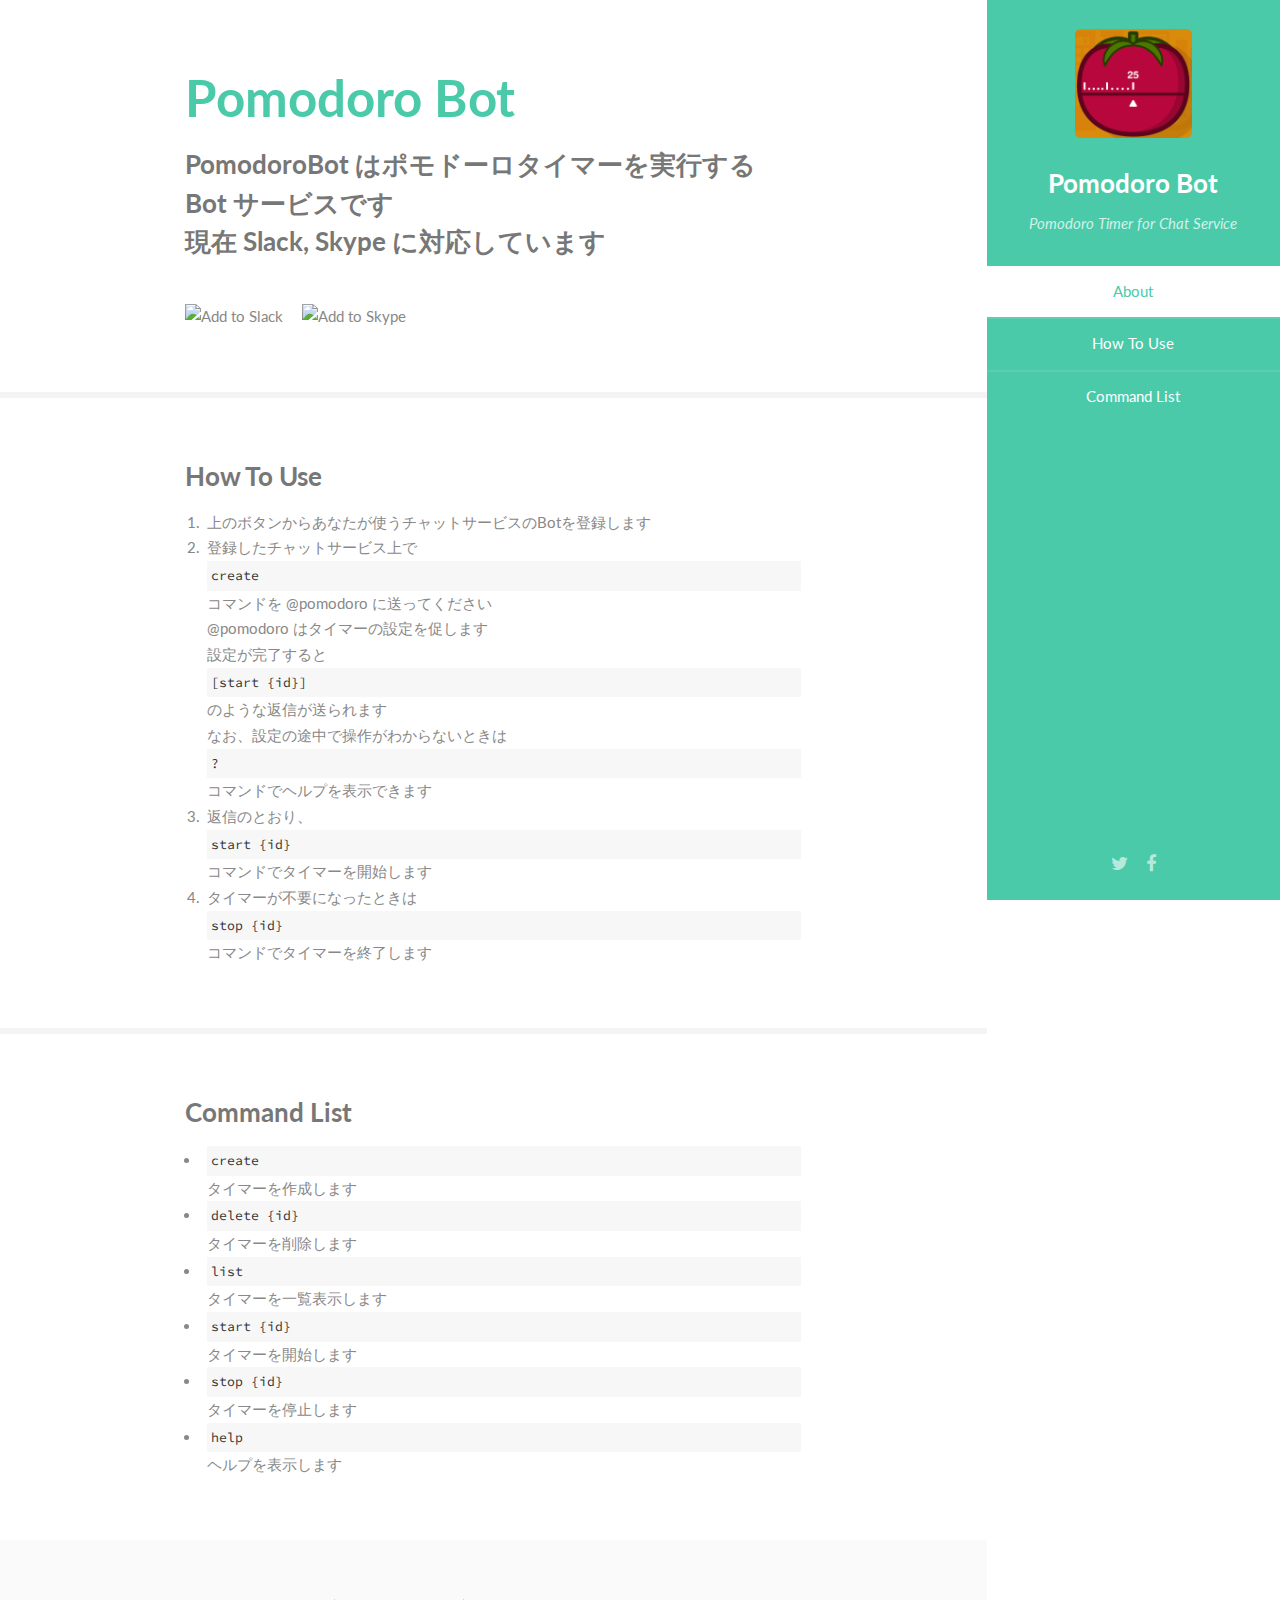
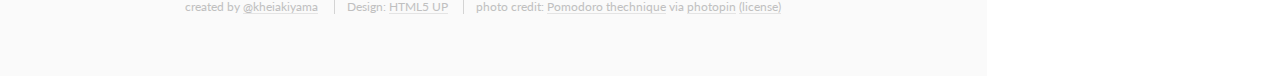
==== commit 87f76171: "デザインの調整" ====
--- a/PomodoroBot/default.htm
+++ b/PomodoroBot/default.htm
@@ -18,7 +18,7 @@
     <!-- Header -->
     <section id="header">
         <header>
-            <span class="image avatar"><img src="images/avatar.jpg" alt="" /></span>
+            <span class="image avatar"><img src="assets/images/pomodoro-logo.png" alt="" /></span>
             <h1 id="logo"><a href="#">Pomodoro Bot</a></h1>
             <p>Pomodoro Timer for Chat Service</p>
         </header>
@@ -53,7 +53,7 @@
                             現在 Slack, Skype に対応しています
                         </p>
                     </header>
-                    <ul class="icons">
+                    <ul id="bots" class="icons">
                         <li><a href="https://slack.com/oauth/authorize?scope=incoming-webhook,bot&client_id=11135465285.38793416167"><img id="slack_button" alt="Add to Slack" height="40" width="139" src="https://platform.slack-edge.com/img/add_to_slack.png" srcset="https://platform.slack-edge.com/img/add_to_slack.png 1x, https://platform.slack-edge.com/img/add_to_slack@2x.png 2x" /></a></li>
                         <li><a href="https://join.skype.com/bot/8885f71b-06c6-40ee-bc59-6ccdcfa93bd6" target="_blank"><img id="skype_button" alt="Add to Skype" src="https://dev.botframework.com/Client/Images/Add-To-Skype-Buttons.png"></a></li>
                     </ul>
@@ -88,26 +88,26 @@
             <section id="three">
                 <div class="container">
                     <h3>Command List</h3>
-                    <ol>
+                    <ul>
                         <li>
                             <pre>create</pre>タイマーを作成します<br />
                         </li>
                         <li>
-                            <pre>delete [id]</pre>タイマーを削除します<br />
+                            <pre>delete {id}</pre>タイマーを削除します<br />
                         </li>
                         <li>
                             <pre>list</pre>タイマーを一覧表示します<br />
                         </li>
                         <li>
-                            <pre>start [id]</pre>タイマーを開始します<br />
+                            <pre>start {id}</pre>タイマーを開始します<br />
                         </li>
                         <li>
-                            <pre>stop [id]</pre>タイマーを停止します<br />
+                            <pre>stop {id}</pre>タイマーを停止します<br />
                         </li>
                         <li>
                             <pre>help</pre>ヘルプを表示します<br />
                         </li>
-                    </ol>
+                    </ul>
                 </div>
             </section>
         </div>
@@ -118,6 +118,7 @@
                 <ul class="copyright">
                     <li>created by <a href="https://twitter.com/kheiakiyama" target="_blank">@kheiakiyama</a></li>
                     <li>Design: <a href="http://html5up.net">HTML5 UP</a></li>
+                    <li>photo credit: <a href="http://www.flickr.com/photos/98710001@N06/14652166615">Pomodoro thechnique</a> via <a href="http://photopin.com">photopin</a> <a href="https://creativecommons.org/licenses/by-nc-sa/2.0/">(license)</a></li>  
                 </ul>
             </div>
         </section>
--- a/PomodoroBot/assets/css/main.css
+++ b/PomodoroBot/assets/css/main.css
@@ -1670,7 +1670,9 @@
 	pre {
 		font-family: "Source Code Pro", monospace;
 		font-size: 0.9em;
-		margin: 0 0 2.25em 0;
+        background-color: #f7f7f7;
+        color: #333;
+        padding: 2px 4px;
 	}
 
 		pre code {
@@ -2020,12 +2022,10 @@
 			}
 
 		.image.avatar {
-			border-radius: 100%;
 			overflow: hidden;
 		}
 
 			.image.avatar img {
-				border-radius: 100%;
 				display: block;
 				width: 100%;
 			}
@@ -2411,6 +2411,20 @@
 			opacity: 0.25;
 		}
 
+        #slack_button {
+            height: 30px;
+            width: 104.25px;
+        }
+
+        #skype_button {
+            height: 25px;
+            width: 112px;
+        }
+
+        #bots a {
+            border: none;
+        }
+
 /* Features */
 
 	.features article {
@@ -2569,19 +2583,6 @@
 		#main > section:first-child {
 			border-top: 0;
 		}
-
-/* One */
-
-	#one:before {
-		background-image: url("../../images/banner.jpg");
-		background-position: top right;
-		background-repeat: no-repeat;
-		background-size: cover;
-		content: '';
-		display: block;
-		height: 15em;
-		width: 100%;
-	}
 
 /* Footer */
 
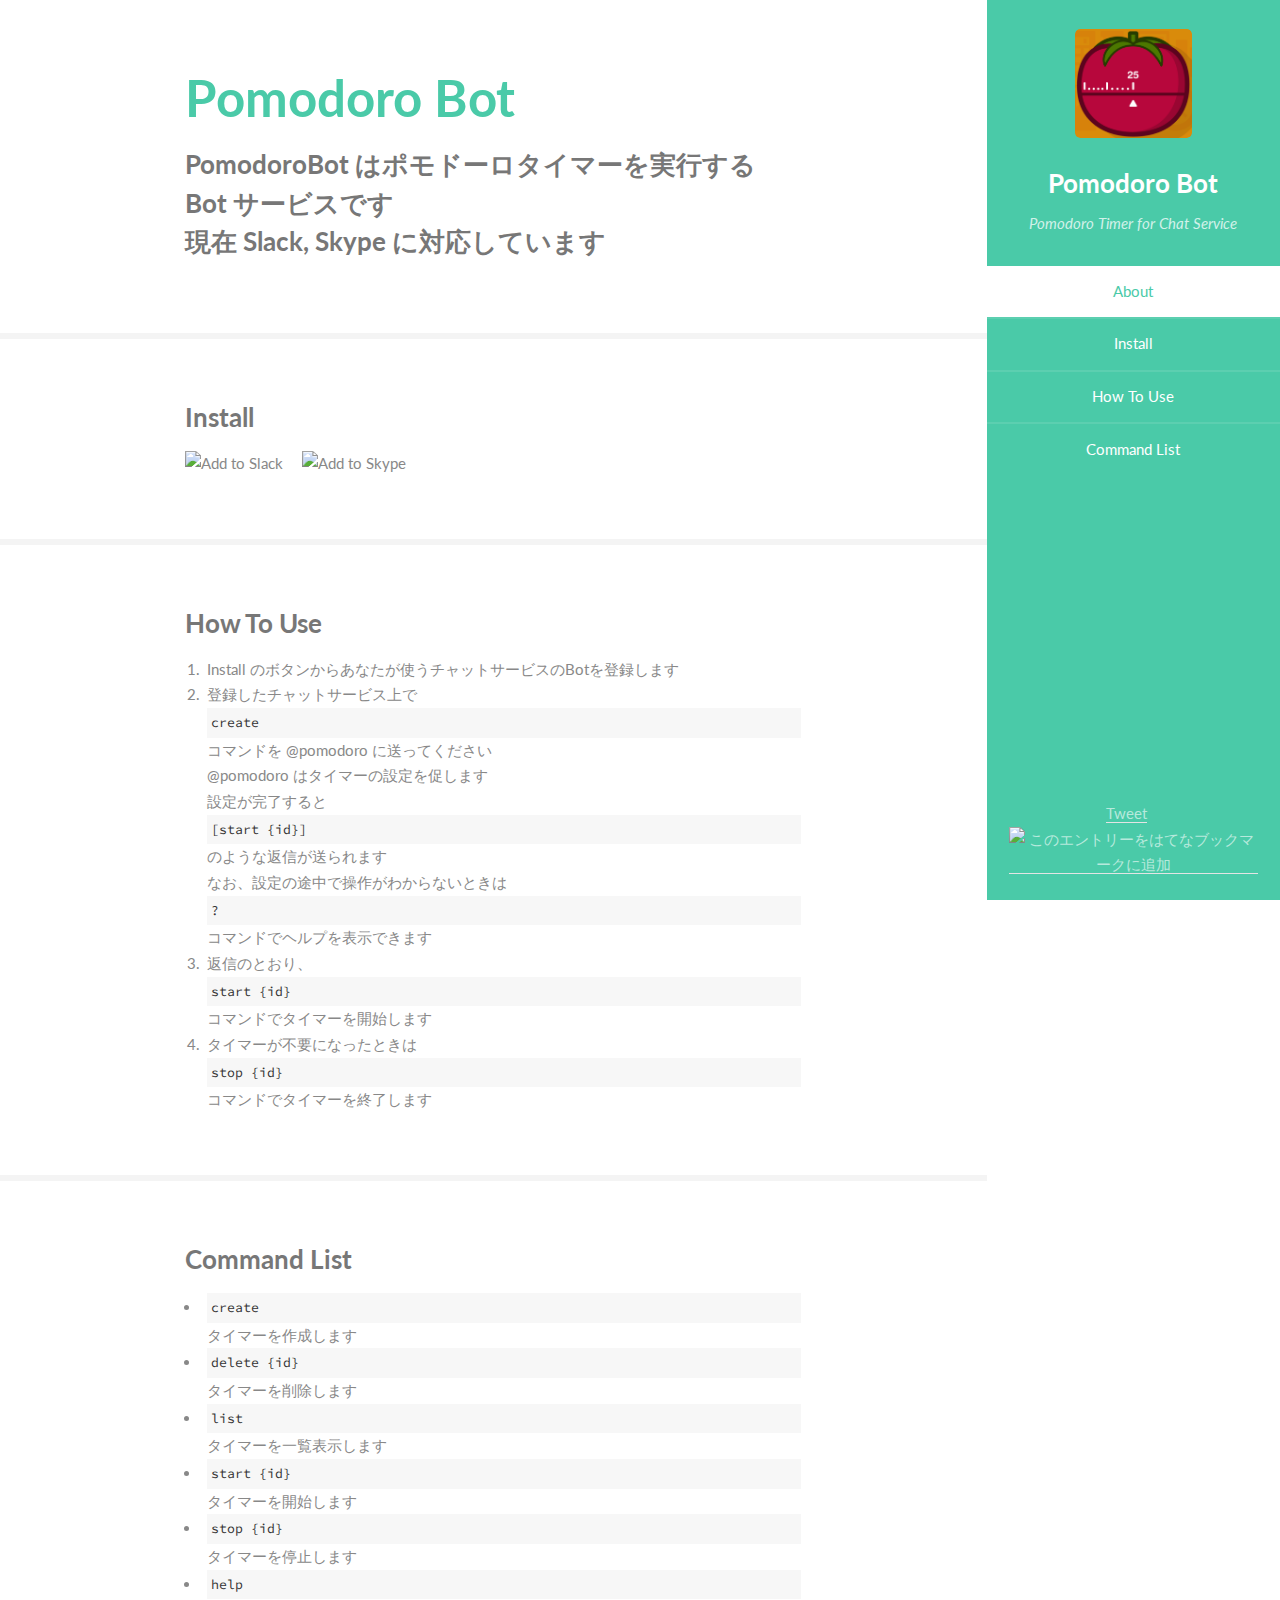
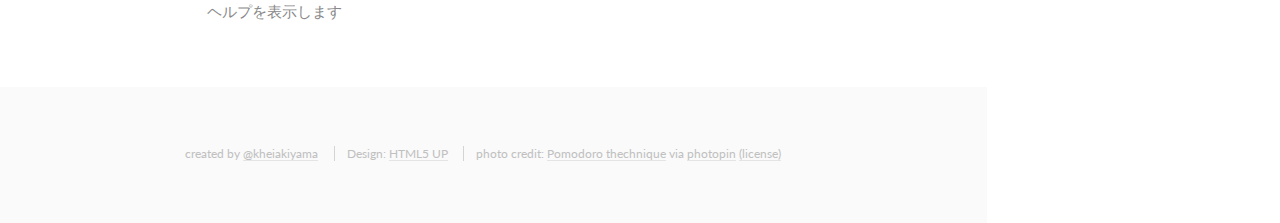
==== commit 5d580819: "Install セクションを分割。Twitter とはてブを追加" ====
--- a/PomodoroBot/default.htm
+++ b/PomodoroBot/default.htm
@@ -25,14 +25,15 @@
         <nav id="nav">
             <ul>
                 <li><a href="#one" class="active">About</a></li>
-                <li><a href="#two">How To Use</a></li>
-                <li><a href="#three">Command List</a></li>
+                <li><a href="#two">Install</a></li>
+                <li><a href="#three">How To Use</a></li>
+                <li><a href="#four">Command List</a></li>
             </ul>
         </nav>
         <footer>
             <ul class="icons">
-                <li><a href="#" class="icon fa-twitter"><span class="label">Twitter</span></a></li>
-                <li><a href="#" class="icon fa-facebook"><span class="label">Facebook</span></a></li>
+                <li><a class="twitter-share-button" href="https://twitter.com/share" data-dnt="true">Tweet</a></li>
+                <li><a href="http://b.hatena.ne.jp/entry/https://pomodorobot.azurewebsites.net" class="hatena-bookmark-button" data-hatena-bookmark-title="PomodoroBot" data-hatena-bookmark-layout="standard-noballoon" data-hatena-bookmark-lang="ja" title="このエントリーをはてなブックマークに追加"><img src="https://b.st-hatena.com/images/entry-button/button-only@2x.png" alt="このエントリーをはてなブックマークに追加" width="20" height="20" style="border: none;" /></a><script type="text/javascript" src="https://b.st-hatena.com/js/bookmark_button.js" charset="utf-8" async="async"></script></li>
             </ul>
         </footer>
     </section>
@@ -43,7 +44,6 @@
         <!-- Main -->
         <div id="main">
 
-            <!-- One -->
             <section id="one">
                 <div class="container">
                     <header class="major">
@@ -53,20 +53,25 @@
                             現在 Slack, Skype に対応しています
                         </p>
                     </header>
+                </div>
+            </section>
+
+            <section id="two">
+                <div class="container">
+                    <h3>Install</h3>
                     <ul id="bots" class="icons">
                         <li><a href="https://slack.com/oauth/authorize?scope=incoming-webhook,bot&client_id=11135465285.38793416167"><img id="slack_button" alt="Add to Slack" height="40" width="139" src="https://platform.slack-edge.com/img/add_to_slack.png" srcset="https://platform.slack-edge.com/img/add_to_slack.png 1x, https://platform.slack-edge.com/img/add_to_slack@2x.png 2x" /></a></li>
                         <li><a href="https://join.skype.com/bot/8885f71b-06c6-40ee-bc59-6ccdcfa93bd6" target="_blank"><img id="skype_button" alt="Add to Skype" src="https://dev.botframework.com/Client/Images/Add-To-Skype-Buttons.png"></a></li>
                     </ul>
                 </div>
-            </section>
-
-            <!-- Two -->
-            <section id="two">
+             </section>
+                    
+            <section id="three">
                 <div class="container">
                     <h3>How To Use</h3>
                     <ol>
                         <li>
-                            上のボタンからあなたが使うチャットサービスのBotを登録します<br />
+                            Install のボタンからあなたが使うチャットサービスのBotを登録します<br />
                         </li>
                         <li>
                             登録したチャットサービス上で <pre>create</pre> コマンドを @pomodoro に送ってください<br />
@@ -84,47 +89,46 @@
                 </div>
             </section>
 
-            <!-- Three -->
-            <section id="three">
+                <section id="four">
+                    <div class="container">
+                        <h3>Command List</h3>
+                        <ul>
+                            <li>
+                                <pre>create</pre>タイマーを作成します<br />
+                            </li>
+                            <li>
+                                <pre>delete {id}</pre>タイマーを削除します<br />
+                            </li>
+                            <li>
+                                <pre>list</pre>タイマーを一覧表示します<br />
+                            </li>
+                            <li>
+                                <pre>start {id}</pre>タイマーを開始します<br />
+                            </li>
+                            <li>
+                                <pre>stop {id}</pre>タイマーを停止します<br />
+                            </li>
+                            <li>
+                                <pre>help</pre>ヘルプを表示します<br />
+                            </li>
+                        </ul>
+                    </div>
+                </section>
+            </div>
+
+            <!-- Footer -->
+            <section id="footer">
                 <div class="container">
-                    <h3>Command List</h3>
-                    <ul>
-                        <li>
-                            <pre>create</pre>タイマーを作成します<br />
-                        </li>
-                        <li>
-                            <pre>delete {id}</pre>タイマーを削除します<br />
-                        </li>
-                        <li>
-                            <pre>list</pre>タイマーを一覧表示します<br />
-                        </li>
-                        <li>
-                            <pre>start {id}</pre>タイマーを開始します<br />
-                        </li>
-                        <li>
-                            <pre>stop {id}</pre>タイマーを停止します<br />
-                        </li>
-                        <li>
-                            <pre>help</pre>ヘルプを表示します<br />
-                        </li>
+                    <ul class="copyright">
+                        <li>created by <a href="https://twitter.com/kheiakiyama" target="_blank">@kheiakiyama</a></li>
+                        <li>Design: <a href="http://html5up.net">HTML5 UP</a></li>
+                        <li>photo credit: <a href="http://www.flickr.com/photos/98710001@N06/14652166615">Pomodoro thechnique</a> via <a href="http://photopin.com">photopin</a> <a href="https://creativecommons.org/licenses/by-nc-sa/2.0/">(license)</a></li>
                     </ul>
                 </div>
             </section>
+
         </div>
-
-        <!-- Footer -->
-        <section id="footer">
-            <div class="container">
-                <ul class="copyright">
-                    <li>created by <a href="https://twitter.com/kheiakiyama" target="_blank">@kheiakiyama</a></li>
-                    <li>Design: <a href="http://html5up.net">HTML5 UP</a></li>
-                    <li>photo credit: <a href="http://www.flickr.com/photos/98710001@N06/14652166615">Pomodoro thechnique</a> via <a href="http://photopin.com">photopin</a> <a href="https://creativecommons.org/licenses/by-nc-sa/2.0/">(license)</a></li>  
-                </ul>
-            </div>
-        </section>
-
-    </div>
-
+    <div id="fb-root"></div>
     <!-- Scripts -->
     <script src="assets/js/jquery.min.js"></script>
     <script src="assets/js/jquery.scrollzer.min.js"></script>
@@ -133,6 +137,8 @@
     <script src="assets/js/util.js"></script>
     <!--[if lte IE 8]><script src="assets/js/ie/respond.min.js"></script><![endif]-->
     <script src="assets/js/main.js"></script>
-
+    <script>
+window.twttr=(function(d,s,id){var js,fjs=d.getElementsByTagName(s)[0],t=window.twttr||{};if(d.getElementById(id))return;js=d.createElement(s);js.id=id;js.src="https://platform.twitter.com/widgets.js";fjs.parentNode.insertBefore(js,fjs);t._e=[];t.ready=function(f){t._e.push(f);};return t;}(document,"script","twitter-wjs"));
+    </script>
 </body>
 </html>